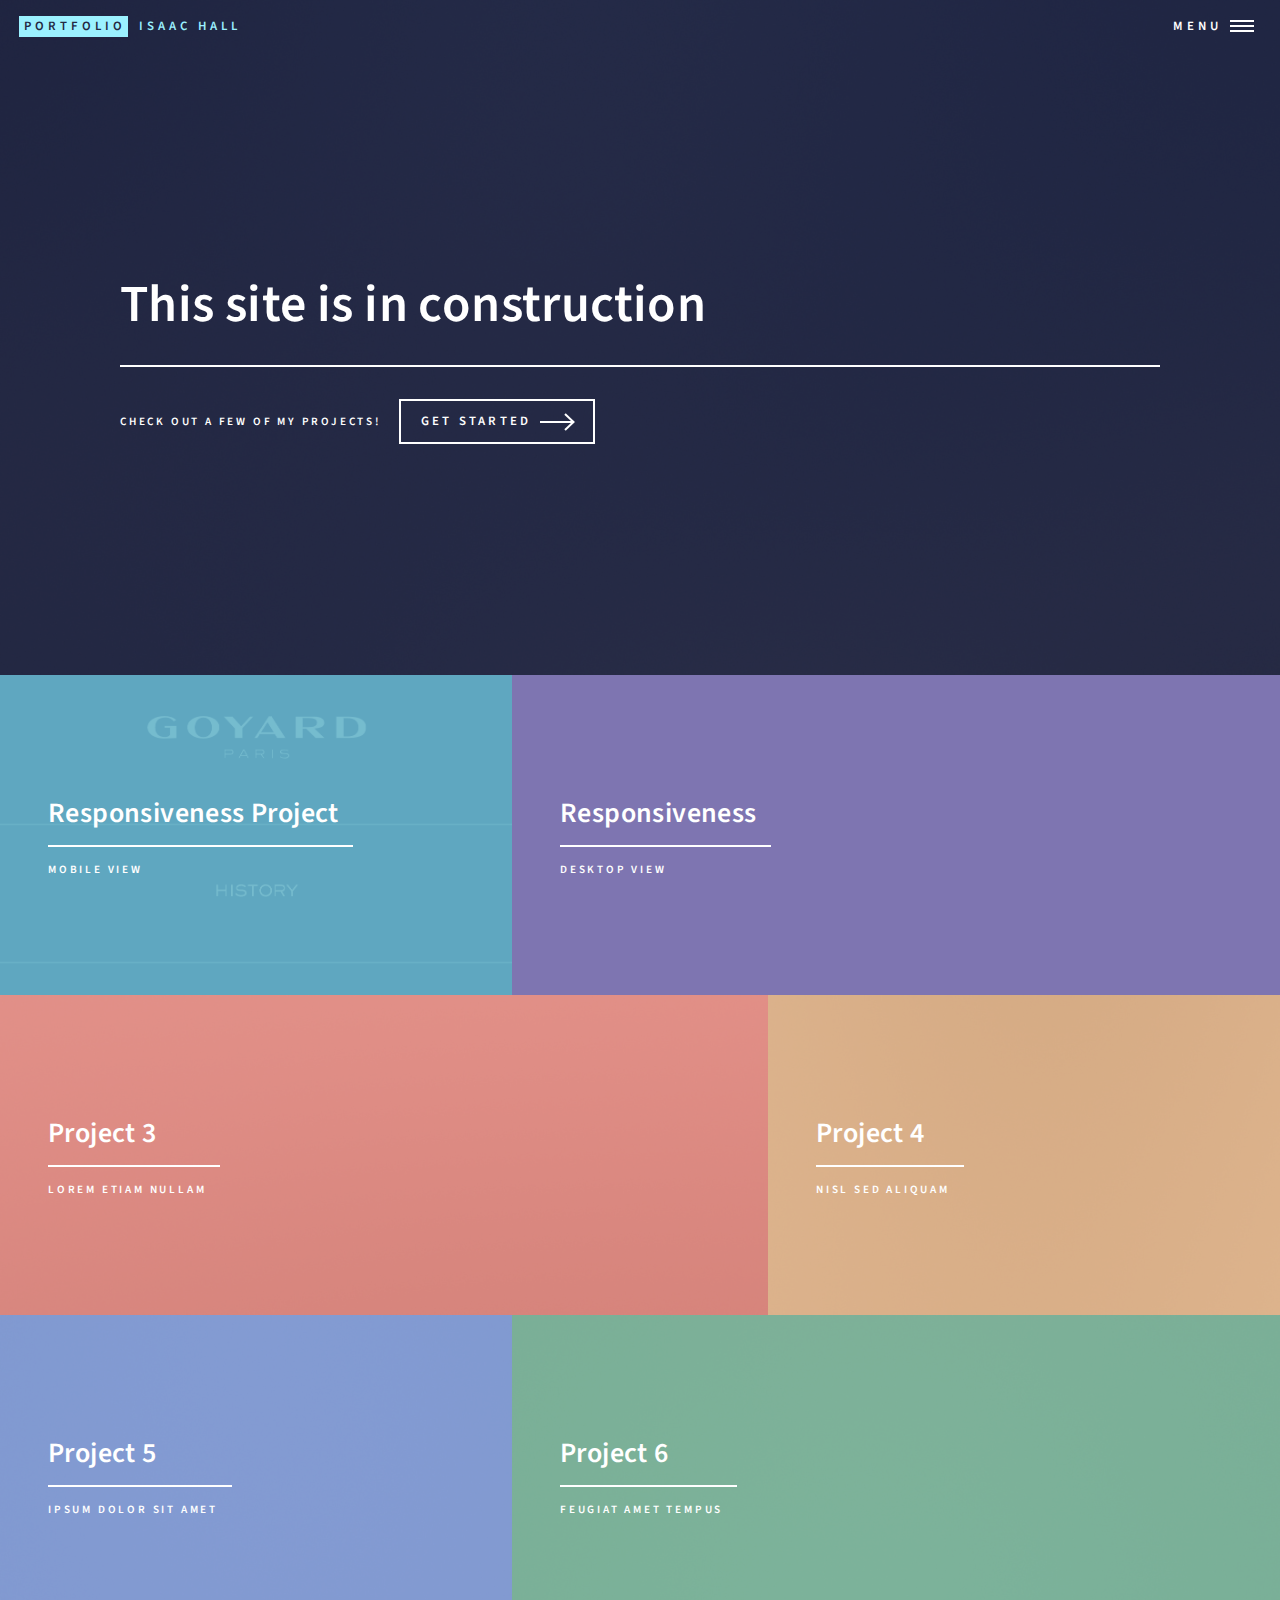
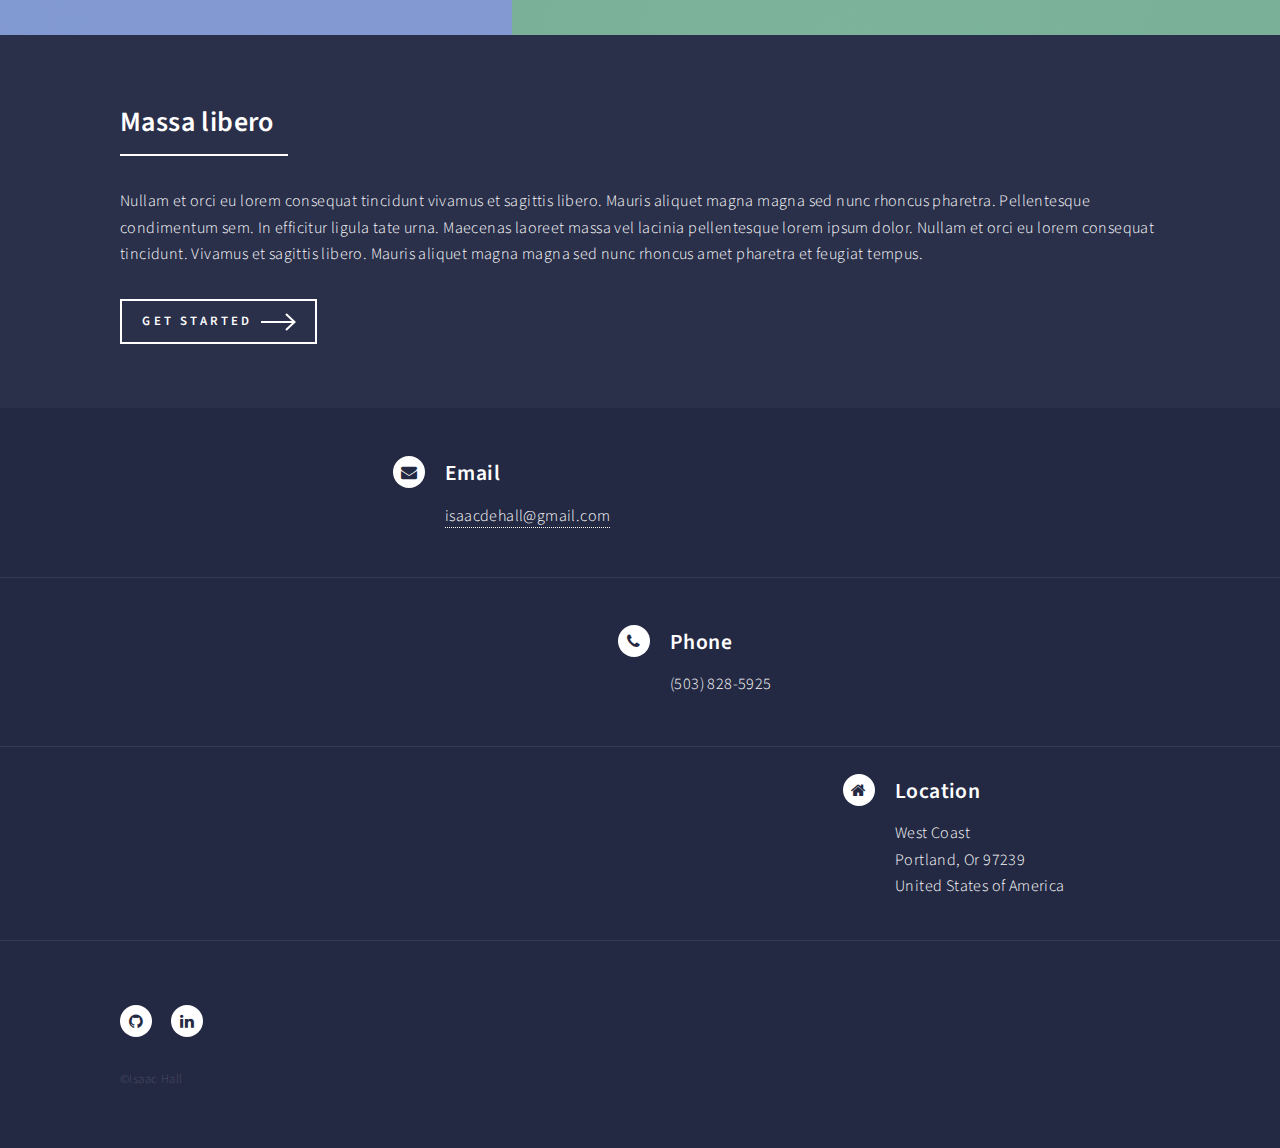
==== index.html @ 132caecf "initial commit" ====
<!DOCTYPE HTML>

<html>
	<head>
		<title>Isaac's Page</title>
		<meta charset="utf-8" />
		<meta name="viewport" content="width=device-width, initial-scale=1, user-scalable=no" />
		<link rel="stylesheet" href="assets/css/main.css" />
		<noscript><link rel="stylesheet" href="assets/css/noscript.css" /></noscript>
	</head>
	<body class="is-preload">

		<!-- Wrapper -->
			<div id="wrapper">

				<!-- Header -->
					<header id="header" class="alt">
						<a href="index.html" class="logo"><strong>Portfolio</strong> <span>Isaac Hall</span></a>
						<nav>
							<a href="#menu">Menu</a>
						</nav>
					</header>

				<!-- Menu -->
					<nav id="menu">
						<ul class="links">
							<li><a href="index.html">Home</a></li>
							<li><a href="landing.html">Landing</a></li>
							<li><a href="generic.html">Generic</a></li>
							<!-- <li><a href="elements.html">Elements</a></li> -->
						</ul>
						<ul class="actions stacked">
							<li><a href="#" class="button primary fit">Get Started</a></li>
							<li><a href="#" class="button fit">Log In</a></li>
						</ul>
					</nav>

				<!-- Banner -->
					<section id="banner" class="major">
						<div class="inner">
							<header class="major">
								<!-- <h1>Hi, my name is Isaac</h1> -->
								<h1>This site is in construction</h1>
							</header>
							<div class="content">
								<p>Check out a few of my projects!</p>
								<ul class="actions">
									<li><a href="#one" class="button next scrolly">Get Started</a></li>
								</ul>
							</div>
						</div>
					</section>

				<!-- Main -->
					<div id="main">

						<!-- One -->
							<section id="one" class="tiles">
								<article>
									<span class="image imgFill">
										<img src="images/mobileGoyard.png" alt="" />
									</span>
									<header class="major">
										<h3><a href="landing.html" class="link">Responsiveness Project</a></h3>
										<p>Mobile View</p>
									</header>
								</article>
								<article>
									<span class="image imgFill">
										<img src="images/desktopGoyard.png" alt="" />
									</span>
									<header class="major">
										<h3><a href="landing.html" class="link">Responsiveness</a></h3>
										<p>Desktop View</p>
									</header>
								</article>
								<article>
									<span class="image">
										<img src="images/pic03.jpg" alt="" />
									</span>
									<header class="major">
										<h3><a href="landing.html" class="link">Project 3</a></h3>
										<p>Lorem etiam nullam</p>
									</header>
								</article>
								<article>
									<span class="image">
										<img src="images/pic04.jpg" alt="" />
									</span>
									<header class="major">
										<h3><a href="landing.html" class="link">Project 4</a></h3>
										<p>Nisl sed aliquam</p>
									</header>
								</article>
								<article>
									<span class="image">
										<img src="images/pic05.jpg" alt="" />
									</span>
									<header class="major">
										<h3><a href="landing.html" class="link">Project 5</a></h3>
										<p>Ipsum dolor sit amet</p>
									</header>
								</article>
								<article>
									<span class="image">
										<img src="images/pic06.jpg" alt="" />
									</span>
									<header class="major">
										<h3><a href="landing.html" class="link">Project 6</a></h3>
										<p>Feugiat amet tempus</p>
									</header>
								</article>
							</section>

						<!-- Two -->
							<section id="two">
								<div class="inner">
									<header class="major">
										<h2>Massa libero</h2>
									</header>
									<p>Nullam et orci eu lorem consequat tincidunt vivamus et sagittis libero. Mauris aliquet magna magna sed nunc rhoncus pharetra. Pellentesque condimentum sem. In efficitur ligula tate urna. Maecenas laoreet massa vel lacinia pellentesque lorem ipsum dolor. Nullam et orci eu lorem consequat tincidunt. Vivamus et sagittis libero. Mauris aliquet magna magna sed nunc rhoncus amet pharetra et feugiat tempus.</p>
									<ul class="actions">
										<li><a href="landing.html" class="button next">Get Started</a></li>
									</ul>
								</div>
							</section>

					</div>

				<!-- Contact -->
					<section id="contact">
						<div class="inner">
							<!-- <section>
								<form method="post" action="#">
									<div class="fields">
										<div class="field half">
											<label for="name">Name</label>
											<input type="text" name="name" id="name" />
										</div>
										<div class="field half">
											<label for="email">Email</label>
											<input type="text" name="email" id="email" />
										</div>
										<div class="field">
											<label for="message">Message</label>
											<textarea name="message" id="message" rows="6"></textarea>
										</div>
									</div>
									<ul class="actions">
										<li><input type="submit" value="Send Message" class="primary" /></li>
										<li><input type="reset" value="Clear" /></li>
									</ul>
								</form>
							</section> -->
							<section class="split">
								<section>
									<div class="contact-method leftMethod">
										<span class="icon alt fa-envelope"></span>
										<h3>Email</h3>
										<a href="mailto:isaacdehall@gmail.com">isaacdehall@gmail.com</a>
									</div>
								</section>
								<section>
									<div class="contact-method midMethod">
										<span class="icon alt fa-phone"></span>
										<h3>Phone</h3>
										<span>(503) 828-5925</span>
									</div>
								</section>
								<section>
									<div class="contact-method rightMethod">
										<span class="icon alt fa-home"></span>
										<h3>Location</h3>
										<span>West Coast <br/>
										Portland, Or 97239 <br/>
										United States of America</span>
									</div>
								</section>
							</section>
						</div>
					</section>

				<!-- Footer -->
					<footer id="footer">
						<div class="inner">
							<ul class="icons">
								<!-- <li><a href="#" class="icon alt fa-twitter"><span class="label">Twitter</span></a></li> -->
								<!-- <li><a href="#" class="icon alt fa-facebook"><span class="label">Facebook</span></a></li> -->
								<!-- <li><a href="#" class="icon alt fa-instagram"><span class="label">Instagram</span></a></li> -->
								<li><a target="_blank" href="https://github.com/isaaccdhall" class="icon alt fa-github"><span class="label">GitHub</span></a></li>
								<li><a target="_blank" href="https://www.linkedin.com/in/isaacdev/" class="icon alt fa-linkedin"><span class="label">LinkedIn</span></a></li>
							</ul>
							<ul class="copyright">
								<li>&copy;Isaac Hall</li>
							</ul>
						</div>
					</footer>

			</div>

		<!-- Scripts -->
			<script src="assets/js/jquery.min.js"></script>
			<script src="assets/js/jquery.scrolly.min.js"></script>
			<script src="assets/js/jquery.scrollex.min.js"></script>
			<script src="assets/js/browser.min.js"></script>
			<script src="assets/js/breakpoints.min.js"></script>
			<script src="assets/js/util.js"></script>
			<script src="assets/js/main.js"></script>

	</body>
</html>

<!-- contact-method
mid has 25 vh margin Left
right has 50
split no width Definition -->
---- assets/css/main.css ----
@import url(font-awesome.min.css);
@import url("https://fonts.googleapis.com/css?family=Source+Sans+Pro:300,300italic,600,600italic");

html, body, div, span, applet, object,
iframe, h1, h2, h3, h4, h5, h6, p, blockquote,
pre, a, abbr, acronym, address, big, cite,
code, del, dfn, em, img, ins, kbd, q, s, samp,
small, strike, strong, sub, sup, tt, var, b,
u, i, center, dl, dt, dd, ol, ul, li, fieldset,
form, label, legend, table, caption, tbody,
tfoot, thead, tr, th, td, article, aside,
canvas, details, embed, figure, figcaption,
footer, header, hgroup, menu, nav, output, ruby,
section, summary, time, mark, audio, video {
	margin: 0;
	padding: 0;
	border: 0;
	font-size: 100%;
	font: inherit;
	vertical-align: baseline;}

article, aside, details, figcaption, figure,
footer, header, hgroup, menu, nav, section {
	display: block;}

body {
	line-height: 1;
}

ol, ul {
	list-style: none;
}

blockquote, q {
	quotes: none;
}

	blockquote:before, blockquote:after, q:before, q:after {
		content: '';
		content: none;
	}

table {
	border-collapse: collapse;
	border-spacing: 0;
}

body {
	-webkit-text-size-adjust: none;
}

mark {
	background-color: transparent;
	color: inherit;
}

input::-moz-focus-inner {
	border: 0;
	padding: 0;
}

input, select, textarea {
	-moz-appearance: none;
	-webkit-appearance: none;
	-ms-appearance: none;
	appearance: none;
}

/* Basic */

	@-ms-viewport {
		width: device-width;
	}

	body {
		-ms-overflow-style: scrollbar;
	}

	@media screen and (max-width: 480px) {

		html, body {
			min-width: 320px;
		}

	}

	html {
		box-sizing: border-box;
	}

	*, *:before, *:after {
		box-sizing: inherit;
	}

	body {
		background: #242943;
	}

		body.is-preload *, body.is-preload *:before, body.is-preload *:after {
			-moz-animation: none !important;
			-webkit-animation: none !important;
			-ms-animation: none !important;
			animation: none !important;
			-moz-transition: none !important;
			-webkit-transition: none !important;
			-ms-transition: none !important;
			transition: none !important;
		}

/* Type */

	body, input, select, textarea {
		color: #ffffff;
		font-family: "Source Sans Pro", Helvetica, sans-serif;
		font-size: 17pt;
		font-weight: 300;
		letter-spacing: 0.025em;
		line-height: 1.65;
	}

		@media screen and (max-width: 1680px) {

			body, input, select, textarea {
				font-size: 14pt;
			}

		}

		@media screen and (max-width: 1280px) {

			body, input, select, textarea {
				font-size: 12pt;
			}

		}

		@media screen and (max-width: 360px) {

			body, input, select, textarea {
				font-size: 11pt;
			}

		}

	a {
		-moz-transition: color 0.2s ease-in-out, border-bottom-color 0.2s ease-in-out;
		-webkit-transition: color 0.2s ease-in-out, border-bottom-color 0.2s ease-in-out;
		-ms-transition: color 0.2s ease-in-out, border-bottom-color 0.2s ease-in-out;
		transition: color 0.2s ease-in-out, border-bottom-color 0.2s ease-in-out;
		border-bottom: dotted 1px;
		color: inherit;
		text-decoration: none;
	}

		a:hover {
			border-bottom-color: transparent;
			color: #9bf1ff !important;
		}

		a:active {
			color: #53e3fb !important;
		}

	strong, b {
		color: #ffffff;
		font-weight: 600;
	}

	em, i {
		font-style: italic;
	}

	p {
		margin: 0 0 2em 0;
	}

	h1, h2, h3, h4, h5, h6 {
		color: #ffffff;
		font-weight: 600;
		line-height: 1.65;
		margin: 0 0 1em 0;
	}

		h1 a, h2 a, h3 a, h4 a, h5 a, h6 a {
			color: inherit;
			border-bottom: 0;
		}

	h1 {
		font-size: 2.5em;
	}

	h2 {
		font-size: 1.75em;
	}

	h3 {
		font-size: 1.35em;
	}

	h4 {
		font-size: 1.1em;
	}

	h5 {
		font-size: 0.9em;
	}

	h6 {
		font-size: 0.7em;
	}

	@media screen and (max-width: 736px) {

		h1 {
			font-size: 2em;
		}

		h2 {
			font-size: 1.5em;
		}

		h3 {
			font-size: 1.25em;
		}

	}

	sub {
		font-size: 0.8em;
		position: relative;
		top: 0.5em;
	}

	sup {
		font-size: 0.8em;
		position: relative;
		top: -0.5em;
	}

	blockquote {
		border-left: solid 4px rgba(212, 212, 255, 0.1);
		font-style: italic;
		margin: 0 0 2em 0;
		padding: 0.5em 0 0.5em 2em;
	}

	code {
		background: rgba(212, 212, 255, 0.035);
		font-family: "Courier New", monospace;
		font-size: 0.9em;
		margin: 0 0.25em;
		padding: 0.25em 0.65em;
	}

	pre {
		-webkit-overflow-scrolling: touch;
		font-family: "Courier New", monospace;
		font-size: 0.9em;
		margin: 0 0 2em 0;
	}

		pre code {
			display: block;
			line-height: 1.75;
			padding: 1em 1.5em;
			overflow-x: auto;
		}

	hr {
		border: 0;
		border-bottom: solid 1px rgba(212, 212, 255, 0.1);
		margin: 2em 0;
	}

		hr.major {
			margin: 3em 0;
		}

	.align-left {
		text-align: left;
	}

	.align-center {
		text-align: center;
	}

	.align-right {
		text-align: right;
	}

/* Row */

	.row {
		display: flex;
		flex-wrap: wrap;
		box-sizing: border-box;
		align-items: stretch;
	}

		.row > * {
			box-sizing: border-box;
		}

		.row.gtr-uniform > * > :last-child {
			margin-bottom: 0;
		}

		.row.aln-left {
			justify-content: flex-start;
		}

		.row.aln-center {
			justify-content: center;
		}

		.row.aln-right {
			justify-content: flex-end;
		}

		.row.aln-top {
			align-items: flex-start;
		}

		.row.aln-middle {
			align-items: center;
		}

		.row.aln-bottom {
			align-items: flex-end;
		}

		.row > .imp {
			order: -1;
		}

		.row > .col-1 {
			width: 8.3333333333%;
		}

		.row > .off-1 {
			margin-left: 8.3333333333%;
		}

		.row > .col-2 {
			width: 16.6666666667%;
		}

		.row > .off-2 {
			margin-left: 16.6666666667%;
		}

		.row > .col-3 {
			width: 25%;
		}

		.row > .off-3 {
			margin-left: 25%;
		}

		.row > .col-4 {
			width: 33.3333333333%;
		}

		.row > .off-4 {
			margin-left: 33.3333333333%;
		}

		.row > .col-5 {
			width: 41.6666666667%;
		}

		.row > .off-5 {
			margin-left: 41.6666666667%;
		}

		.row > .col-6 {
			width: 50%;
		}

		.row > .off-6 {
			margin-left: 50%;
		}

		.row > .col-7 {
			width: 58.3333333333%;
		}

		.row > .off-7 {
			margin-left: 58.3333333333%;
		}

		.row > .col-8 {
			width: 66.6666666667%;
		}

		.row > .off-8 {
			margin-left: 66.6666666667%;
		}

		.row > .col-9 {
			width: 75%;
		}

		.row > .off-9 {
			margin-left: 75%;
		}

		.row > .col-10 {
			width: 83.3333333333%;
		}

		.row > .off-10 {
			margin-left: 83.3333333333%;
		}

		.row > .col-11 {
			width: 91.6666666667%;
		}

		.row > .off-11 {
			margin-left: 91.6666666667%;
		}

		.row > .col-12 {
			width: 100%;
		}

		.row > .off-12 {
			margin-left: 100%;
		}

		.row.gtr-0 {
			margin-top: 0;
			margin-left: 0em;
		}

			.row.gtr-0 > * {
				padding: 0 0 0 0em;
			}

			.row.gtr-0.gtr-uniform {
				margin-top: 0em;
			}

				.row.gtr-0.gtr-uniform > * {
					padding-top: 0em;
				}

		.row.gtr-25 {
			margin-top: 0;
			margin-left: -0.5em;
		}

			.row.gtr-25 > * {
				padding: 0 0 0 0.5em;
			}

			.row.gtr-25.gtr-uniform {
				margin-top: -0.5em;
			}

				.row.gtr-25.gtr-uniform > * {
					padding-top: 0.5em;
				}

		.row.gtr-50 {
			margin-top: 0;
			margin-left: -1em;
		}

			.row.gtr-50 > * {
				padding: 0 0 0 1em;
			}

			.row.gtr-50.gtr-uniform {
				margin-top: -1em;
			}

				.row.gtr-50.gtr-uniform > * {
					padding-top: 1em;
				}

		.row {
			margin-top: 0;
			margin-left: -2em;
		}

			.row > * {
				padding: 0 0 0 2em;
			}

			.row.gtr-uniform {
				margin-top: -2em;
			}

				.row.gtr-uniform > * {
					padding-top: 2em;
				}

		.row.gtr-150 {
			margin-top: 0;
			margin-left: -3em;
		}

			.row.gtr-150 > * {
				padding: 0 0 0 3em;
			}

			.row.gtr-150.gtr-uniform {
				margin-top: -3em;
			}

				.row.gtr-150.gtr-uniform > * {
					padding-top: 3em;
				}

		.row.gtr-200 {
			margin-top: 0;
			margin-left: -4em;
		}

			.row.gtr-200 > * {
				padding: 0 0 0 4em;
			}

			.row.gtr-200.gtr-uniform {
				margin-top: -4em;
			}

				.row.gtr-200.gtr-uniform > * {
					padding-top: 4em;
				}

		@media screen and (max-width: 1680px) {

			.row {
				display: flex;
				flex-wrap: wrap;
				box-sizing: border-box;
				align-items: stretch;
			}

				.row > * {
					box-sizing: border-box;
				}

				.row.gtr-uniform > * > :last-child {
					margin-bottom: 0;
				}

				.row.aln-left {
					justify-content: flex-start;
				}

				.row.aln-center {
					justify-content: center;
				}

				.row.aln-right {
					justify-content: flex-end;
				}

				.row.aln-top {
					align-items: flex-start;
				}

				.row.aln-middle {
					align-items: center;
				}

				.row.aln-bottom {
					align-items: flex-end;
				}

				.row > .imp-xlarge {
					order: -1;
				}

				.row > .col-1-xlarge {
					width: 8.3333333333%;
				}

				.row > .off-1-xlarge {
					margin-left: 8.3333333333%;
				}

				.row > .col-2-xlarge {
					width: 16.6666666667%;
				}

				.row > .off-2-xlarge {
					margin-left: 16.6666666667%;
				}

				.row > .col-3-xlarge {
					width: 25%;
				}

				.row > .off-3-xlarge {
					margin-left: 25%;
				}

				.row > .col-4-xlarge {
					width: 33.3333333333%;
				}

				.row > .off-4-xlarge {
					margin-left: 33.3333333333%;
				}

				.row > .col-5-xlarge {
					width: 41.6666666667%;
				}

				.row > .off-5-xlarge {
					margin-left: 41.6666666667%;
				}

				.row > .col-6-xlarge {
					width: 50%;
				}

				.row > .off-6-xlarge {
					margin-left: 50%;
				}

				.row > .col-7-xlarge {
					width: 58.3333333333%;
				}

				.row > .off-7-xlarge {
					margin-left: 58.3333333333%;
				}

				.row > .col-8-xlarge {
					width: 66.6666666667%;
				}

				.row > .off-8-xlarge {
					margin-left: 66.6666666667%;
				}

				.row > .col-9-xlarge {
					width: 75%;
				}

				.row > .off-9-xlarge {
					margin-left: 75%;
				}

				.row > .col-10-xlarge {
					width: 83.3333333333%;
				}

				.row > .off-10-xlarge {
					margin-left: 83.3333333333%;
				}

				.row > .col-11-xlarge {
					width: 91.6666666667%;
				}

				.row > .off-11-xlarge {
					margin-left: 91.6666666667%;
				}

				.row > .col-12-xlarge {
					width: 100%;
				}

				.row > .off-12-xlarge {
					margin-left: 100%;
				}

				.row.gtr-0 {
					margin-top: 0;
					margin-left: 0em;
				}

					.row.gtr-0 > * {
						padding: 0 0 0 0em;
					}

					.row.gtr-0.gtr-uniform {
						margin-top: 0em;
					}

						.row.gtr-0.gtr-uniform > * {
							padding-top: 0em;
						}

				.row.gtr-25 {
					margin-top: 0;
					margin-left: -0.5em;
				}

					.row.gtr-25 > * {
						padding: 0 0 0 0.5em;
					}

					.row.gtr-25.gtr-uniform {
						margin-top: -0.5em;
					}

						.row.gtr-25.gtr-uniform > * {
							padding-top: 0.5em;
						}

				.row.gtr-50 {
					margin-top: 0;
					margin-left: -1em;
				}

					.row.gtr-50 > * {
						padding: 0 0 0 1em;
					}

					.row.gtr-50.gtr-uniform {
						margin-top: -1em;
					}

						.row.gtr-50.gtr-uniform > * {
							padding-top: 1em;
						}

				.row {
					margin-top: 0;
					margin-left: -2em;
				}

					.row > * {
						padding: 0 0 0 2em;
					}

					.row.gtr-uniform {
						margin-top: -2em;
					}

						.row.gtr-uniform > * {
							padding-top: 2em;
						}

				.row.gtr-150 {
					margin-top: 0;
					margin-left: -3em;
				}

					.row.gtr-150 > * {
						padding: 0 0 0 3em;
					}

					.row.gtr-150.gtr-uniform {
						margin-top: -3em;
					}

						.row.gtr-150.gtr-uniform > * {
							padding-top: 3em;
						}

				.row.gtr-200 {
					margin-top: 0;
					margin-left: -4em;
				}

					.row.gtr-200 > * {
						padding: 0 0 0 4em;
					}

					.row.gtr-200.gtr-uniform {
						margin-top: -4em;
					}

						.row.gtr-200.gtr-uniform > * {
							padding-top: 4em;
						}

		}

		@media screen and (max-width: 1280px) {

			.row {
				display: flex;
				flex-wrap: wrap;
				box-sizing: border-box;
				align-items: stretch;
			}

				.row > * {
					box-sizing: border-box;
				}

				.row.gtr-uniform > * > :last-child {
					margin-bottom: 0;
				}

				.row.aln-left {
					justify-content: flex-start;
				}

				.row.aln-center {
					justify-content: center;
				}

				.row.aln-right {
					justify-content: flex-end;
				}

				.row.aln-top {
					align-items: flex-start;
				}

				.row.aln-middle {
					align-items: center;
				}

				.row.aln-bottom {
					align-items: flex-end;
				}

				.row > .imp-large {
					order: -1;
				}

				.row > .col-1-large {
					width: 8.3333333333%;
				}

				.row > .off-1-large {
					margin-left: 8.3333333333%;
				}

				.row > .col-2-large {
					width: 16.6666666667%;
				}

				.row > .off-2-large {
					margin-left: 16.6666666667%;
				}

				.row > .col-3-large {
					width: 25%;
				}

				.row > .off-3-large {
					margin-left: 25%;
				}

				.row > .col-4-large {
					width: 33.3333333333%;
				}

				.row > .off-4-large {
					margin-left: 33.3333333333%;
				}

				.row > .col-5-large {
					width: 41.6666666667%;
				}

				.row > .off-5-large {
					margin-left: 41.6666666667%;
				}

				.row > .col-6-large {
					width: 50%;
				}

				.row > .off-6-large {
					margin-left: 50%;
				}

				.row > .col-7-large {
					width: 58.3333333333%;
				}

				.row > .off-7-large {
					margin-left: 58.3333333333%;
				}

				.row > .col-8-large {
					width: 66.6666666667%;
				}

				.row > .off-8-large {
					margin-left: 66.6666666667%;
				}

				.row > .col-9-large {
					width: 75%;
				}

				.row > .off-9-large {
					margin-left: 75%;
				}

				.row > .col-10-large {
					width: 83.3333333333%;
				}

				.row > .off-10-large {
					margin-left: 83.3333333333%;
				}

				.row > .col-11-large {
					width: 91.6666666667%;
				}

				.row > .off-11-large {
					margin-left: 91.6666666667%;
				}

				.row > .col-12-large {
					width: 100%;
				}

				.row > .off-12-large {
					margin-left: 100%;
				}

				.row.gtr-0 {
					margin-top: 0;
					margin-left: 0em;
				}

					.row.gtr-0 > * {
						padding: 0 0 0 0em;
					}

					.row.gtr-0.gtr-uniform {
						margin-top: 0em;
					}

						.row.gtr-0.gtr-uniform > * {
							padding-top: 0em;
						}

				.row.gtr-25 {
					margin-top: 0;
					margin-left: -0.375em;
				}

					.row.gtr-25 > * {
						padding: 0 0 0 0.375em;
					}

					.row.gtr-25.gtr-uniform {
						margin-top: -0.375em;
					}

						.row.gtr-25.gtr-uniform > * {
							padding-top: 0.375em;
						}

				.row.gtr-50 {
					margin-top: 0;
					margin-left: -0.75em;
				}

					.row.gtr-50 > * {
						padding: 0 0 0 0.75em;
					}

					.row.gtr-50.gtr-uniform {
						margin-top: -0.75em;
					}

						.row.gtr-50.gtr-uniform > * {
							padding-top: 0.75em;
						}

				.row {
					margin-top: 0;
					margin-left: -1.5em;
				}

					.row > * {
						padding: 0 0 0 1.5em;
					}

					.row.gtr-uniform {
						margin-top: -1.5em;
					}

						.row.gtr-uniform > * {
							padding-top: 1.5em;
						}

				.row.gtr-150 {
					margin-top: 0;
					margin-left: -2.25em;
				}

					.row.gtr-150 > * {
						padding: 0 0 0 2.25em;
					}

					.row.gtr-150.gtr-uniform {
						margin-top: -2.25em;
					}

						.row.gtr-150.gtr-uniform > * {
							padding-top: 2.25em;
						}

				.row.gtr-200 {
					margin-top: 0;
					margin-left: -3em;
				}

					.row.gtr-200 > * {
						padding: 0 0 0 3em;
					}

					.row.gtr-200.gtr-uniform {
						margin-top: -3em;
					}

						.row.gtr-200.gtr-uniform > * {
							padding-top: 3em;
						}

		}

		@media screen and (max-width: 980px) {

			.row {
				display: flex;
				flex-wrap: wrap;
				box-sizing: border-box;
				align-items: stretch;
			}

				.row > * {
					box-sizing: border-box;
				}

				.row.gtr-uniform > * > :last-child {
					margin-bottom: 0;
				}

				.row.aln-left {
					justify-content: flex-start;
				}

				.row.aln-center {
					justify-content: center;
				}

				.row.aln-right {
					justify-content: flex-end;
				}

				.row.aln-top {
					align-items: flex-start;
				}

				.row.aln-middle {
					align-items: center;
				}

				.row.aln-bottom {
					align-items: flex-end;
				}

				.row > .imp-medium {
					order: -1;
				}

				.row > .col-1-medium {
					width: 8.3333333333%;
				}

				.row > .off-1-medium {
					margin-left: 8.3333333333%;
				}

				.row > .col-2-medium {
					width: 16.6666666667%;
				}

				.row > .off-2-medium {
					margin-left: 16.6666666667%;
				}

				.row > .col-3-medium {
					width: 25%;
				}

				.row > .off-3-medium {
					margin-left: 25%;
				}

				.row > .col-4-medium {
					width: 33.3333333333%;
				}

				.row > .off-4-medium {
					margin-left: 33.3333333333%;
				}

				.row > .col-5-medium {
					width: 41.6666666667%;
				}

				.row > .off-5-medium {
					margin-left: 41.6666666667%;
				}

				.row > .col-6-medium {
					width: 50%;
				}

				.row > .off-6-medium {
					margin-left: 50%;
				}

				.row > .col-7-medium {
					width: 58.3333333333%;
				}

				.row > .off-7-medium {
					margin-left: 58.3333333333%;
				}

				.row > .col-8-medium {
					width: 66.6666666667%;
				}

				.row > .off-8-medium {
					margin-left: 66.6666666667%;
				}

				.row > .col-9-medium {
					width: 75%;
				}

				.row > .off-9-medium {
					margin-left: 75%;
				}

				.row > .col-10-medium {
					width: 83.3333333333%;
				}

				.row > .off-10-medium {
					margin-left: 83.3333333333%;
				}

				.row > .col-11-medium {
					width: 91.6666666667%;
				}

				.row > .off-11-medium {
					margin-left: 91.6666666667%;
				}

				.row > .col-12-medium {
					width: 100%;
				}

				.row > .off-12-medium {
					margin-left: 100%;
				}

				.row.gtr-0 {
					margin-top: 0;
					margin-left: 0em;
				}

					.row.gtr-0 > * {
						padding: 0 0 0 0em;
					}

					.row.gtr-0.gtr-uniform {
						margin-top: 0em;
					}

						.row.gtr-0.gtr-uniform > * {
							padding-top: 0em;
						}

				.row.gtr-25 {
					margin-top: 0;
					margin-left: -0.375em;
				}

					.row.gtr-25 > * {
						padding: 0 0 0 0.375em;
					}

					.row.gtr-25.gtr-uniform {
						margin-top: -0.375em;
					}

						.row.gtr-25.gtr-uniform > * {
							padding-top: 0.375em;
						}

				.row.gtr-50 {
					margin-top: 0;
					margin-left: -0.75em;
				}

					.row.gtr-50 > * {
						padding: 0 0 0 0.75em;
					}

					.row.gtr-50.gtr-uniform {
						margin-top: -0.75em;
					}

						.row.gtr-50.gtr-uniform > * {
							padding-top: 0.75em;
						}

				.row {
					margin-top: 0;
					margin-left: -1.5em;
				}

					.row > * {
						padding: 0 0 0 1.5em;
					}

					.row.gtr-uniform {
						margin-top: -1.5em;
					}

						.row.gtr-uniform > * {
							padding-top: 1.5em;
						}

				.row.gtr-150 {
					margin-top: 0;
					margin-left: -2.25em;
				}

					.row.gtr-150 > * {
						padding: 0 0 0 2.25em;
					}

					.row.gtr-150.gtr-uniform {
						margin-top: -2.25em;
					}

						.row.gtr-150.gtr-uniform > * {
							padding-top: 2.25em;
						}

				.row.gtr-200 {
					margin-top: 0;
					margin-left: -3em;
				}

					.row.gtr-200 > * {
						padding: 0 0 0 3em;
					}

					.row.gtr-200.gtr-uniform {
						margin-top: -3em;
					}

						.row.gtr-200.gtr-uniform > * {
							padding-top: 3em;
						}

		}

		@media screen and (max-width: 736px) {

			.row {
				display: flex;
				flex-wrap: wrap;
				box-sizing: border-box;
				align-items: stretch;
			}

				.row > * {
					box-sizing: border-box;
				}

				.row.gtr-uniform > * > :last-child {
					margin-bottom: 0;
				}

				.row.aln-left {
					justify-content: flex-start;
				}

				.row.aln-center {
					justify-content: center;
				}

				.row.aln-right {
					justify-content: flex-end;
				}

				.row.aln-top {
					align-items: flex-start;
				}

				.row.aln-middle {
					align-items: center;
				}

				.row.aln-bottom {
					align-items: flex-end;
				}

				.row > .imp-small {
					order: -1;
				}

				.row > .col-1-small {
					width: 8.3333333333%;
				}

				.row > .off-1-small {
					margin-left: 8.3333333333%;
				}

				.row > .col-2-small {
					width: 16.6666666667%;
				}

				.row > .off-2-small {
					margin-left: 16.6666666667%;
				}

				.row > .col-3-small {
					width: 25%;
				}

				.row > .off-3-small {
					margin-left: 25%;
				}

				.row > .col-4-small {
					width: 33.3333333333%;
				}

				.row > .off-4-small {
					margin-left: 33.3333333333%;
				}

				.row > .col-5-small {
					width: 41.6666666667%;
				}

				.row > .off-5-small {
					margin-left: 41.6666666667%;
				}

				.row > .col-6-small {
					width: 50%;
				}

				.row > .off-6-small {
					margin-left: 50%;
				}

				.row > .col-7-small {
					width: 58.3333333333%;
				}

				.row > .off-7-small {
					margin-left: 58.3333333333%;
				}

				.row > .col-8-small {
					width: 66.6666666667%;
				}

				.row > .off-8-small {
					margin-left: 66.6666666667%;
				}

				.row > .col-9-small {
					width: 75%;
				}

				.row > .off-9-small {
					margin-left: 75%;
				}

				.row > .col-10-small {
					width: 83.3333333333%;
				}

				.row > .off-10-small {
					margin-left: 83.3333333333%;
				}

				.row > .col-11-small {
					width: 91.6666666667%;
				}

				.row > .off-11-small {
					margin-left: 91.6666666667%;
				}

				.row > .col-12-small {
					width: 100%;
				}

				.row > .off-12-small {
					margin-left: 100%;
				}

				.row.gtr-0 {
					margin-top: 0;
					margin-left: 0em;
				}

					.row.gtr-0 > * {
						padding: 0 0 0 0em;
					}

					.row.gtr-0.gtr-uniform {
						margin-top: 0em;
					}

						.row.gtr-0.gtr-uniform > * {
							padding-top: 0em;
						}

				.row.gtr-25 {
					margin-top: 0;
					margin-left: -0.3125em;
				}

					.row.gtr-25 > * {
						padding: 0 0 0 0.3125em;
					}

					.row.gtr-25.gtr-uniform {
						margin-top: -0.3125em;
					}

						.row.gtr-25.gtr-uniform > * {
							padding-top: 0.3125em;
						}

				.row.gtr-50 {
					margin-top: 0;
					margin-left: -0.625em;
				}

					.row.gtr-50 > * {
						padding: 0 0 0 0.625em;
					}

					.row.gtr-50.gtr-uniform {
						margin-top: -0.625em;
					}

						.row.gtr-50.gtr-uniform > * {
							padding-top: 0.625em;
						}

				.row {
					margin-top: 0;
					margin-left: -1.25em;
				}

					.row > * {
						padding: 0 0 0 1.25em;
					}

					.row.gtr-uniform {
						margin-top: -1.25em;
					}

						.row.gtr-uniform > * {
							padding-top: 1.25em;
						}

				.row.gtr-150 {
					margin-top: 0;
					margin-left: -1.875em;
				}

					.row.gtr-150 > * {
						padding: 0 0 0 1.875em;
					}

					.row.gtr-150.gtr-uniform {
						margin-top: -1.875em;
					}

						.row.gtr-150.gtr-uniform > * {
							padding-top: 1.875em;
						}

				.row.gtr-200 {
					margin-top: 0;
					margin-left: -2.5em;
				}

					.row.gtr-200 > * {
						padding: 0 0 0 2.5em;
					}

					.row.gtr-200.gtr-uniform {
						margin-top: -2.5em;
					}

						.row.gtr-200.gtr-uniform > * {
							padding-top: 2.5em;
						}

		}

		@media screen and (max-width: 480px) {

			.row {
				display: flex;
				flex-wrap: wrap;
				box-sizing: border-box;
				align-items: stretch;
			}

				.row > * {
					box-sizing: border-box;
				}

				.row.gtr-uniform > * > :last-child {
					margin-bottom: 0;
				}

				.row.aln-left {
					justify-content: flex-start;
				}

				.row.aln-center {
					justify-content: center;
				}

				.row.aln-right {
					justify-content: flex-end;
				}

				.row.aln-top {
					align-items: flex-start;
				}

				.row.aln-middle {
					align-items: center;
				}

				.row.aln-bottom {
					align-items: flex-end;
				}

				.row > .imp-xsmall {
					order: -1;
				}

				.row > .col-1-xsmall {
					width: 8.3333333333%;
				}

				.row > .off-1-xsmall {
					margin-left: 8.3333333333%;
				}

				.row > .col-2-xsmall {
					width: 16.6666666667%;
				}

				.row > .off-2-xsmall {
					margin-left: 16.6666666667%;
				}

				.row > .col-3-xsmall {
					width: 25%;
				}

				.row > .off-3-xsmall {
					margin-left: 25%;
				}

				.row > .col-4-xsmall {
					width: 33.3333333333%;
				}

				.row > .off-4-xsmall {
					margin-left: 33.3333333333%;
				}

				.row > .col-5-xsmall {
					width: 41.6666666667%;
				}

				.row > .off-5-xsmall {
					margin-left: 41.6666666667%;
				}

				.row > .col-6-xsmall {
					width: 50%;
				}

				.row > .off-6-xsmall {
					margin-left: 50%;
				}

				.row > .col-7-xsmall {
					width: 58.3333333333%;
				}

				.row > .off-7-xsmall {
					margin-left: 58.3333333333%;
				}

				.row > .col-8-xsmall {
					width: 66.6666666667%;
				}

				.row > .off-8-xsmall {
					margin-left: 66.6666666667%;
				}

				.row > .col-9-xsmall {
					width: 75%;
				}

				.row > .off-9-xsmall {
					margin-left: 75%;
				}

				.row > .col-10-xsmall {
					width: 83.3333333333%;
				}

				.row > .off-10-xsmall {
					margin-left: 83.3333333333%;
				}

				.row > .col-11-xsmall {
					width: 91.6666666667%;
				}

				.row > .off-11-xsmall {
					margin-left: 91.6666666667%;
				}

				.row > .col-12-xsmall {
					width: 100%;
				}

				.row > .off-12-xsmall {
					margin-left: 100%;
				}

				.row.gtr-0 {
					margin-top: 0;
					margin-left: 0em;
				}

					.row.gtr-0 > * {
						padding: 0 0 0 0em;
					}

					.row.gtr-0.gtr-uniform {
						margin-top: 0em;
					}

						.row.gtr-0.gtr-uniform > * {
							padding-top: 0em;
						}

				.row.gtr-25 {
					margin-top: 0;
					margin-left: -0.3125em;
				}

					.row.gtr-25 > * {
						padding: 0 0 0 0.3125em;
					}

					.row.gtr-25.gtr-uniform {
						margin-top: -0.3125em;
					}

						.row.gtr-25.gtr-uniform > * {
							padding-top: 0.3125em;
						}

				.row.gtr-50 {
					margin-top: 0;
					margin-left: -0.625em;
				}

					.row.gtr-50 > * {
						padding: 0 0 0 0.625em;
					}

					.row.gtr-50.gtr-uniform {
						margin-top: -0.625em;
					}

						.row.gtr-50.gtr-uniform > * {
							padding-top: 0.625em;
						}

				.row {
					margin-top: 0;
					margin-left: -1.25em;
				}

					.row > * {
						padding: 0 0 0 1.25em;
					}

					.row.gtr-uniform {
						margin-top: -1.25em;
					}

						.row.gtr-uniform > * {
							padding-top: 1.25em;
						}

				.row.gtr-150 {
					margin-top: 0;
					margin-left: -1.875em;
				}

					.row.gtr-150 > * {
						padding: 0 0 0 1.875em;
					}

					.row.gtr-150.gtr-uniform {
						margin-top: -1.875em;
					}

						.row.gtr-150.gtr-uniform > * {
							padding-top: 1.875em;
						}

				.row.gtr-200 {
					margin-top: 0;
					margin-left: -2.5em;
				}

					.row.gtr-200 > * {
						padding: 0 0 0 2.5em;
					}

					.row.gtr-200.gtr-uniform {
						margin-top: -2.5em;
					}

						.row.gtr-200.gtr-uniform > * {
							padding-top: 2.5em;
						}

		}

/* Section/Article */

	section.special, article.special {
		text-align: center;
	}

	header.major {
		width: -moz-max-content;
		width: -webkit-max-content;
		width: -ms-max-content;
		width: max-content;
		margin-bottom: 2em;
	}

		header.major > :first-child {
			margin-bottom: 0;
			width: calc(100% + 0.5em);
		}

			header.major > :first-child:after {
				content: '';
				background-color: #ffffff;
				display: block;
				height: 2px;
				margin: 0.325em 0 0.5em 0;
				width: 100%;
			}

		header.major > p {
			font-size: 0.7em;
			font-weight: 600;
			letter-spacing: 0.25em;
			margin-bottom: 0;
			text-transform: uppercase;
		}

		body.is-ie header.major > :first-child:after {
			max-width: 9em;
		}

		body.is-ie header.major > h1:after {
			max-width: 100% !important;
		}

	@media screen and (max-width: 736px) {

		header.major > p br {
			display: none;
		}

	}

/* Form */

	form {
		margin: 0 0 2em 0;
	}

		form > :last-child {
			margin-bottom: 0;
		}

		form > .fields {
			display: -moz-flex;
			display: -webkit-flex;
			display: -ms-flex;
			display: flex;
			-moz-flex-wrap: wrap;
			-webkit-flex-wrap: wrap;
			-ms-flex-wrap: wrap;
			flex-wrap: wrap;
			width: calc(100% + 3em);
			margin: -1.5em 0 2em -1.5em;
		}

			form > .fields > .field {
				-moz-flex-grow: 0;
				-webkit-flex-grow: 0;
				-ms-flex-grow: 0;
				flex-grow: 0;
				-moz-flex-shrink: 0;
				-webkit-flex-shrink: 0;
				-ms-flex-shrink: 0;
				flex-shrink: 0;
				padding: 1.5em 0 0 1.5em;
				width: calc(100% - 1.5em);
			}

				form > .fields > .field.half {
					width: calc(50% - 0.75em);
				}

				form > .fields > .field.third {
					width: calc(100%/3 - 0.5em);
				}

				form > .fields > .field.quarter {
					width: calc(25% - 0.375em);
				}

		@media screen and (max-width: 480px) {

			form > .fields {
				width: calc(100% + 3em);
				margin: -1.5em 0 2em -1.5em;
			}

				form > .fields > .field {
					padding: 1.5em 0 0 1.5em;
					width: calc(100% - 1.5em);
				}

					form > .fields > .field.half {
						width: calc(100% - 1.5em);
					}

					form > .fields > .field.third {
						width: calc(100% - 1.5em);
					}

					form > .fields > .field.quarter {
						width: calc(100% - 1.5em);
					}

		}

	label {
		color: #ffffff;
		display: block;
		font-size: 0.8em;
		font-weight: 600;
		letter-spacing: 0.25em;
		margin: 0 0 1em 0;
		text-transform: uppercase;
	}

	input[type="text"],
	input[type="password"],
	input[type="email"],
	input[type="tel"],
	input[type="search"],
	input[type="url"],
	select,
	textarea {
		-moz-appearance: none;
		-webkit-appearance: none;
		-ms-appearance: none;
		appearance: none;
		background: rgba(212, 212, 255, 0.035);
		border: none;
		border-radius: 0;
		color: inherit;
		display: block;
		outline: 0;
		padding: 0 1em;
		text-decoration: none;
		width: 100%;
	}

		input[type="text"]:invalid,
		input[type="password"]:invalid,
		input[type="email"]:invalid,
		input[type="tel"]:invalid,
		input[type="search"]:invalid,
		input[type="url"]:invalid,
		select:invalid,
		textarea:invalid {
			box-shadow: none;
		}

		input[type="text"]:focus,
		input[type="password"]:focus,
		input[type="email"]:focus,
		input[type="tel"]:focus,
		input[type="search"]:focus,
		input[type="url"]:focus,
		select:focus,
		textarea:focus {
			border-color: #9bf1ff;
			box-shadow: 0 0 0 2px #9bf1ff;
		}

	select {
		background-image: url("data:image/svg+xml;charset=utf8,%3Csvg xmlns='http://www.w3.org/2000/svg' width='40' height='40' preserveAspectRatio='none' viewBox='0 0 40 40'%3E%3Cpath d='M9.4,12.3l10.4,10.4l10.4-10.4c0.2-0.2,0.5-0.4,0.9-0.4c0.3,0,0.6,0.1,0.9,0.4l3.3,3.3c0.2,0.2,0.4,0.5,0.4,0.9 c0,0.4-0.1,0.6-0.4,0.9L20.7,31.9c-0.2,0.2-0.5,0.4-0.9,0.4c-0.3,0-0.6-0.1-0.9-0.4L4.3,17.3c-0.2-0.2-0.4-0.5-0.4-0.9 c0-0.4,0.1-0.6,0.4-0.9l3.3-3.3c0.2-0.2,0.5-0.4,0.9-0.4S9.1,12.1,9.4,12.3z' fill='rgba(212, 212, 255, 0.1)' /%3E%3C/svg%3E");
		background-size: 1.25rem;
		background-repeat: no-repeat;
		background-position: calc(100% - 1rem) center;
		height: 2.75em;
		padding-right: 2.75em;
		text-overflow: ellipsis;
	}

		select option {
			color: #ffffff;
			background: #242943;
		}

		select:focus::-ms-value {
			background-color: transparent;
		}

		select::-ms-expand {
			display: none;
		}

	input[type="text"],
	input[type="password"],
	input[type="email"],
	input[type="tel"],
	input[type="search"],
	input[type="url"],
	select {
		height: 2.75em;
	}

	textarea {
		padding: 0.75em 1em;
	}

	input[type="checkbox"],
	input[type="radio"] {
		-moz-appearance: none;
		-webkit-appearance: none;
		-ms-appearance: none;
		appearance: none;
		display: block;
		float: left;
		margin-right: -2em;
		opacity: 0;
		width: 1em;
		z-index: -1;
	}

		input[type="checkbox"] + label,
		input[type="radio"] + label {
			text-decoration: none;
			color: #ffffff;
			cursor: pointer;
			display: inline-block;
			font-weight: 300;
			padding-left: 2.65em;
			padding-right: 0.75em;
			position: relative;
		}

			input[type="checkbox"] + label:before,
			input[type="radio"] + label:before {
				-moz-osx-font-smoothing: grayscale;
				-webkit-font-smoothing: antialiased;
				font-family: FontAwesome;
				font-style: normal;
				font-weight: normal;
				text-transform: none !important;
			}

			input[type="checkbox"] + label:before,
			input[type="radio"] + label:before {
				background: rgba(212, 212, 255, 0.035);
				content: '';
				display: inline-block;
				height: 1.65em;
				left: 0;
				letter-spacing: 0;
				line-height: 1.58125em;
				position: absolute;
				text-align: center;
				top: 0;
				width: 1.65em;
			}

		input[type="checkbox"]:checked + label:before,
		input[type="radio"]:checked + label:before {
			background: #ffffff;
			border-color: #9bf1ff;
			content: '\f00c';
			color: #242943;
		}

		input[type="checkbox"]:focus + label:before,
		input[type="radio"]:focus + label:before {
			box-shadow: 0 0 0 2px #9bf1ff;
		}

	input[type="radio"] + label:before {
		border-radius: 100%;
	}

	::-webkit-input-placeholder {
		color: rgba(244, 244, 255, 0.2) !important;
		opacity: 1.0;
	}

	:-moz-placeholder {
		color: rgba(244, 244, 255, 0.2) !important;
		opacity: 1.0;
	}

	::-moz-placeholder {
		color: rgba(244, 244, 255, 0.2) !important;
		opacity: 1.0;
	}

	:-ms-input-placeholder {
		color: rgba(244, 244, 255, 0.2) !important;
		opacity: 1.0;
	}

/* Box */

	.box {
		border: solid 1px rgba(212, 212, 255, 0.1);
		margin-bottom: 2em;
		padding: 1.5em;
	}

		.box > :last-child,
		.box > :last-child > :last-child,
		.box > :last-child > :last-child > :last-child {
			margin-bottom: 0;
		}

		.box.alt {
			border: 0;
			border-radius: 0;
			padding: 0;
		}

/* Icon */

	.icon {
		text-decoration: none;
		border-bottom: none;
		position: relative;
	}

		.icon:before {
			-moz-osx-font-smoothing: grayscale;
			-webkit-font-smoothing: antialiased;
			font-family: FontAwesome;
			font-style: normal;
			font-weight: normal;
			text-transform: none !important;
		}

		.icon > .label {
			display: none;
		}

		.icon.alt:before {
			background-color: #ffffff;
			border-radius: 100%;
			color: #242943;
			display: inline-block;
			height: 2em;
			line-height: 2em;
			text-align: center;
			width: 2em;
		}

	a.icon.alt:before {
		-moz-transition: background-color 0.2s ease-in-out;
		-webkit-transition: background-color 0.2s ease-in-out;
		-ms-transition: background-color 0.2s ease-in-out;
		transition: background-color 0.2s ease-in-out;
	}

	a.icon.alt:hover:before {
		background-color: #6fc3df;
	}

	a.icon.alt:active:before {
		background-color: #37a6cb;
	}

/* Image */

	.image {
		border: 0;
		display: inline-block;
		position: relative;
	}

		.image img {
			display: block;
		}

		.image.left, .image.right {
			max-width: 30%;
		}

			.image.left img, .image.right img {
				width: 100%;
			}

		.image.left {
			float: left;
			margin: 0 1.5em 1.25em 0;
			top: 0.25em;
		}

		.image.right {
			float: right;
			margin: 0 0 1.25em 1.5em;
			top: 0.25em;
		}

		.image.fit {
			display: block;
			margin: 0 0 2em 0;
			width: 100%;
		}

			.image.fit img {
				width: 100%;
			}

		.image.main {
			display: block;
			margin: 2.5em 0;
			width: 100%;
		}

			.image.main img {
				width: 100%;
			}

			@media screen and (max-width: 736px) {

				.image.main {
					margin: 1.5em 0;
				}

			}

/* List */

	ol {
		list-style: decimal;
		margin: 0 0 2em 0;
		padding-left: 1.25em;
	}

		ol li {
			padding-left: 0.25em;
		}

	ul {
		list-style: disc;
		margin: 0 0 2em 0;
		padding-left: 1em;
	}

		ul li {
			padding-left: 0.5em;
		}

		ul.alt {
			list-style: none;
			padding-left: 0;
		}

			ul.alt li {
				border-top: solid 1px rgba(212, 212, 255, 0.1);
				padding: 0.5em 0;
			}

				ul.alt li:first-child {
					border-top: 0;
					padding-top: 0;
				}

	dl {
		margin: 0 0 2em 0;
	}

		dl dt {
			display: block;
			font-weight: 600;
			margin: 0 0 1em 0;
		}

		dl dd {
			margin-left: 2em;
		}

/* Actions */

	ul.actions {
		display: -moz-flex;
		display: -webkit-flex;
		display: -ms-flex;
		display: flex;
		cursor: default;
		list-style: none;
		margin-left: -1em;
		padding-left: 0;
	}

		ul.actions li {
			padding: 0 0 0 1em;
			vertical-align: middle;
		}

		ul.actions.special {
			-moz-justify-content: center;
			-webkit-justify-content: center;
			-ms-justify-content: center;
			justify-content: center;
			width: 100%;
			margin-left: 0;
		}

			ul.actions.special li:first-child {
				padding-left: 0;
			}

		ul.actions.stacked {
			-moz-flex-direction: column;
			-webkit-flex-direction: column;
			-ms-flex-direction: column;
			flex-direction: column;
			margin-left: 0;
		}

			ul.actions.stacked li {
				padding: 1.3em 0 0 0;
			}

				ul.actions.stacked li:first-child {
					padding-top: 0;
				}

		ul.actions.fit {
			width: calc(100% + 1em);
		}

			ul.actions.fit li {
				-moz-flex-grow: 1;
				-webkit-flex-grow: 1;
				-ms-flex-grow: 1;
				flex-grow: 1;
				-moz-flex-shrink: 1;
				-webkit-flex-shrink: 1;
				-ms-flex-shrink: 1;
				flex-shrink: 1;
				width: 100%;
			}

				ul.actions.fit li > * {
					width: 100%;
				}

			ul.actions.fit.stacked {
				width: 100%;
			}

/* Icons */

	ul.icons {
		cursor: default;
		list-style: none;
		padding-left: 0;
	}

		ul.icons li {
			display: inline-block;
			padding: 0 1em 0 0;
		}

			ul.icons li:last-child {
				padding-right: 0;
			}

		@media screen and (max-width: 736px) {

			ul.icons li {
				padding: 0 0.75em 0 0;
			}

		}

/* Pagination */

	ul.pagination {
		cursor: default;
		list-style: none;
		padding-left: 0;
	}

		ul.pagination li {
			display: inline-block;
			padding-left: 0;
			vertical-align: middle;
		}

			ul.pagination li > .page {
				-moz-transition: background-color 0.2s ease-in-out, color 0.2s ease-in-out;
				-webkit-transition: background-color 0.2s ease-in-out, color 0.2s ease-in-out;
				-ms-transition: background-color 0.2s ease-in-out, color 0.2s ease-in-out;
				transition: background-color 0.2s ease-in-out, color 0.2s ease-in-out;
				border-bottom: 0;
				display: inline-block;
				font-size: 0.8em;
				font-weight: 600;
				height: 1.5em;
				line-height: 1.5em;
				margin: 0 0.125em;
				min-width: 1.5em;
				padding: 0 0.5em;
				text-align: center;
			}

				ul.pagination li > .page.active {
					background-color: #ffffff;
					color: #242943;
				}

					ul.pagination li > .page.active:hover {
						background-color: #9bf1ff;
						color: #242943 !important;
					}

					ul.pagination li > .page.active:active {
						background-color: #53e3fb;
					}

			ul.pagination li:first-child {
				padding-right: 0.75em;
			}

			ul.pagination li:last-child {
				padding-left: 0.75em;
			}

		@media screen and (max-width: 480px) {

			ul.pagination li:nth-child(n+2):nth-last-child(n+2) {
				display: none;
			}

			ul.pagination li:first-child {
				padding-right: 0;
			}

		}

/* Table */

	.table-wrapper {
		-webkit-overflow-scrolling: touch;
		overflow-x: auto;
	}

	table {
		margin: 0 0 2em 0;
		width: 100%;
	}

		table tbody tr {
			border: solid 1px rgba(212, 212, 255, 0.1);
			border-left: 0;
			border-right: 0;
		}

			table tbody tr:nth-child(2n + 1) {
				background-color: rgba(212, 212, 255, 0.035);
			}

		table td {
			padding: 0.75em 0.75em;
		}

		table th {
			color: #ffffff;
			font-size: 0.9em;
			font-weight: 600;
			padding: 0 0.75em 0.75em 0.75em;
			text-align: left;
		}

		table thead {
			border-bottom: solid 2px rgba(212, 212, 255, 0.1);
		}

		table tfoot {
			border-top: solid 2px rgba(212, 212, 255, 0.1);
		}

		table.alt {
			border-collapse: separate;
		}

			table.alt tbody tr td {
				border: solid 1px rgba(212, 212, 255, 0.1);
				border-left-width: 0;
				border-top-width: 0;
			}

				table.alt tbody tr td:first-child {
					border-left-width: 1px;
				}

			table.alt tbody tr:first-child td {
				border-top-width: 1px;
			}

			table.alt thead {
				border-bottom: 0;
			}

			table.alt tfoot {
				border-top: 0;
			}

/* Button */

	input[type="submit"],
	input[type="reset"],
	input[type="button"],
	button,
	.button {
		-moz-appearance: none;
		-webkit-appearance: none;
		-ms-appearance: none;
		appearance: none;
		-moz-transition: background-color 0.2s ease-in-out, box-shadow 0.2s ease-in-out, color 0.2s ease-in-out;
		-webkit-transition: background-color 0.2s ease-in-out, box-shadow 0.2s ease-in-out, color 0.2s ease-in-out;
		-ms-transition: background-color 0.2s ease-in-out, box-shadow 0.2s ease-in-out, color 0.2s ease-in-out;
		transition: background-color 0.2s ease-in-out, box-shadow 0.2s ease-in-out, color 0.2s ease-in-out;
		background-color: transparent;
		border: 0;
		border-radius: 0;
		box-shadow: inset 0 0 0 2px #ffffff;
		color: #ffffff;
		cursor: pointer;
		display: inline-block;
		font-size: 0.8em;
		font-weight: 600;
		height: 3.5em;
		letter-spacing: 0.25em;
		line-height: 3.5em;
		padding: 0 1.75em;
		text-align: center;
		text-decoration: none;
		text-transform: uppercase;
		white-space: nowrap;
	}

		input[type="submit"]:hover, input[type="submit"]:active,
		input[type="reset"]:hover,
		input[type="reset"]:active,
		input[type="button"]:hover,
		input[type="button"]:active,
		button:hover,
		button:active,
		.button:hover,
		.button:active {
			box-shadow: inset 0 0 0 2px #9bf1ff;
			color: #9bf1ff;
		}

		input[type="submit"]:active,
		input[type="reset"]:active,
		input[type="button"]:active,
		button:active,
		.button:active {
			background-color: rgba(155, 241, 255, 0.1);
			box-shadow: inset 0 0 0 2px #53e3fb;
			color: #53e3fb;
		}

		input[type="submit"].icon:before,
		input[type="reset"].icon:before,
		input[type="button"].icon:before,
		button.icon:before,
		.button.icon:before {
			margin-right: 0.5em;
		}

		input[type="submit"].fit,
		input[type="reset"].fit,
		input[type="button"].fit,
		button.fit,
		.button.fit {
			width: 100%;
		}

		input[type="submit"].small,
		input[type="reset"].small,
		input[type="button"].small,
		button.small,
		.button.small {
			font-size: 0.6em;
		}

		input[type="submit"].large,
		input[type="reset"].large,
		input[type="button"].large,
		button.large,
		.button.large {
			font-size: 1.25em;
			height: 3em;
			line-height: 3em;
		}

		input[type="submit"].next,
		input[type="reset"].next,
		input[type="button"].next,
		button.next,
		.button.next {
			padding-right: 4.5em;
			position: relative;
		}

			input[type="submit"].next:before, input[type="submit"].next:after,
			input[type="reset"].next:before,
			input[type="reset"].next:after,
			input[type="button"].next:before,
			input[type="button"].next:after,
			button.next:before,
			button.next:after,
			.button.next:before,
			.button.next:after {
				-moz-transition: opacity 0.2s ease-in-out;
				-webkit-transition: opacity 0.2s ease-in-out;
				-ms-transition: opacity 0.2s ease-in-out;
				transition: opacity 0.2s ease-in-out;
				background-position: center right;
				background-repeat: no-repeat;
				background-size: 36px 24px;
				content: '';
				display: block;
				height: 100%;
				position: absolute;
				right: 1.5em;
				top: 0;
				vertical-align: middle;
				width: 36px;
			}

			input[type="submit"].next:before,
			input[type="reset"].next:before,
			input[type="button"].next:before,
			button.next:before,
			.button.next:before {
				background-image: url("data:image/svg+xml;charset=utf8,%3Csvg xmlns='http://www.w3.org/2000/svg' xmlns:xlink='http://www.w3.org/1999/xlink' width='36px' height='24px' viewBox='0 0 36 24' zoomAndPan='disable'%3E%3Cstyle%3Eline %7B stroke: %23ffffff%3B stroke-width: 2px%3B %7D%3C/style%3E%3Cline x1='0' y1='12' x2='34' y2='12' /%3E%3Cline x1='25' y1='4' x2='34' y2='12.5' /%3E%3Cline x1='25' y1='20' x2='34' y2='11.5' /%3E%3C/svg%3E");
			}

			input[type="submit"].next:after,
			input[type="reset"].next:after,
			input[type="button"].next:after,
			button.next:after,
			.button.next:after {
				background-image: url("data:image/svg+xml;charset=utf8,%3Csvg xmlns='http://www.w3.org/2000/svg' xmlns:xlink='http://www.w3.org/1999/xlink' width='36px' height='24px' viewBox='0 0 36 24' zoomAndPan='disable'%3E%3Cstyle%3Eline %7B stroke: %239bf1ff%3B stroke-width: 2px%3B %7D%3C/style%3E%3Cline x1='0' y1='12' x2='34' y2='12' /%3E%3Cline x1='25' y1='4' x2='34' y2='12.5' /%3E%3Cline x1='25' y1='20' x2='34' y2='11.5' /%3E%3C/svg%3E");
				opacity: 0;
				z-index: 1;
			}

			input[type="submit"].next:hover:after, input[type="submit"].next:active:after,
			input[type="reset"].next:hover:after,
			input[type="reset"].next:active:after,
			input[type="button"].next:hover:after,
			input[type="button"].next:active:after,
			button.next:hover:after,
			button.next:active:after,
			.button.next:hover:after,
			.button.next:active:after {
				opacity: 1;
			}

			@media screen and (max-width: 1280px) {

				input[type="submit"].next,
				input[type="reset"].next,
				input[type="button"].next,
				button.next,
				.button.next {
					padding-right: 5em;
				}

			}

		input[type="submit"].primary,
		input[type="reset"].primary,
		input[type="button"].primary,
		button.primary,
		.button.primary {
			background-color: #ffffff;
			box-shadow: none;
			color: #242943;
		}

			input[type="submit"].primary:hover, input[type="submit"].primary:active,
			input[type="reset"].primary:hover,
			input[type="reset"].primary:active,
			input[type="button"].primary:hover,
			input[type="button"].primary:active,
			button.primary:hover,
			button.primary:active,
			.button.primary:hover,
			.button.primary:active {
				background-color: #9bf1ff;
				color: #242943 !important;
			}

			input[type="submit"].primary:active,
			input[type="reset"].primary:active,
			input[type="button"].primary:active,
			button.primary:active,
			.button.primary:active {
				background-color: #53e3fb;
			}

		input[type="submit"].disabled, input[type="submit"]:disabled,
		input[type="reset"].disabled,
		input[type="reset"]:disabled,
		input[type="button"].disabled,
		input[type="button"]:disabled,
		button.disabled,
		button:disabled,
		.button.disabled,
		.button:disabled {
			pointer-events: none;
			cursor: default;
			opacity: 0.25;
		}

/* Tiles */

	.tiles {
		display: -moz-flex;
		display: -webkit-flex;
		display: -ms-flex;
		display: flex;
		-moz-flex-wrap: wrap;
		-webkit-flex-wrap: wrap;
		-ms-flex-wrap: wrap;
		flex-wrap: wrap;
		border-top: 0 !important;
	}

		.tiles + * {
			border-top: 0 !important;
		}

		.tiles article {
			-moz-align-items: center;
			-webkit-align-items: center;
			-ms-align-items: center;
			align-items: center;
			display: -moz-flex;
			display: -webkit-flex;
			display: -ms-flex;
			display: flex;
			-moz-transition: -moz-transform 0.25s ease, opacity 0.25s ease, -moz-filter 1s ease, -webkit-filter 1s ease;
			-webkit-transition: -webkit-transform 0.25s ease, opacity 0.25s ease, -webkit-filter 1s ease, -webkit-filter 1s ease;
			-ms-transition: -ms-transform 0.25s ease, opacity 0.25s ease, -ms-filter 1s ease, -webkit-filter 1s ease;
			transition: transform 0.25s ease, opacity 0.25s ease, filter 1s ease, -webkit-filter 1s ease;
			padding: 4em 4em 2em 4em ;
			/* background-position: center; */
			background-repeat: no-repeat;
			background-size: cover;
			cursor: default;
			height: 40vh;
			max-height: 40em;
			min-height: 23em;
			overflow: hidden;
			position: relative;
			width: 40%;
		}

			.tiles article .image {
				display: none;
			}

			.tiles article header {
				position: relative;
				z-index: 3;
			}

			.tiles article h3 {
				font-size: 1.75em;
			}

				.tiles article h3 a:hover {
					color: inherit !important;
				}

			.tiles article .link.primary {
				border: 0;
				height: 100%;
				left: 0;
				position: absolute;
				top: 0;
				width: 100%;
				z-index: 4;
			}

			.tiles article:before {
				-moz-transition: opacity 0.5s ease;
				-webkit-transition: opacity 0.5s ease;
				-ms-transition: opacity 0.5s ease;
				transition: opacity 0.5s ease;
				bottom: 0;
				content: '';
				display: block;
				height: 100%;
				left: 0;
				opacity: 0.85;
				position: absolute;
				width: 100%;
				z-index: 2;
			}

			.tiles article:after {
				background-color: rgba(36, 41, 67, 0.25);
				content: '';
				display: block;
				height: 100%;
				left: 0;
				position: absolute;
				top: 0;
				width: 100%;
				z-index: 1;
			}

			.tiles article:hover:before {
				opacity: 0;
			}

			.tiles article.is-transitioning {
				-moz-transform: scale(0.95);
				-webkit-transform: scale(0.95);
				-ms-transform: scale(0.95);
				transform: scale(0.95);
				-moz-filter: blur(0.5em);
				-webkit-filter: blur(0.5em);
				-ms-filter: blur(0.5em);
				filter: blur(0.5em);
				opacity: 0;
			}

			.tiles article:nth-child(4n - 1), .tiles article:nth-child(4n - 2) {
				width: 60%;
			}

			.tiles article:nth-child(6n - 5):before {
				background-color: #6fc3df;
			}

			.tiles article:nth-child(6n - 4):before {
				background-color: #8d82c4;
			}

			.tiles article:nth-child(6n - 3):before {
				background-color: #ec8d81;
			}

			.tiles article:nth-child(6n - 2):before {
				background-color: #e7b788;
			}

			.tiles article:nth-child(6n - 1):before {
				background-color: #8ea9e8;
			}

			.tiles article:nth-child(6n):before {
				background-color: #87c5a4;
			}

		@media screen and (max-width: 1280px) {

			.tiles article {
				padding: 4em 3em 2em 3em ;
				height: 30vh;
				max-height: 30em;
				min-height: 20em;
			}

		}

		@media screen and (max-width: 980px) {

			.tiles article {
				width: 50% !important;
			}

		}

		@media screen and (max-width: 736px) {

			.tiles article {
				padding: 3em 1.5em 1em 1.5em ;
				height: 16em;
				max-height: none;
				min-height: 0;
			}

				.tiles article h3 {
					font-size: 1.5em;
				}

		}

		@media screen and (max-width: 480px) {

			.tiles {
				display: block;
			}

				.tiles article {
					height: 20em;
					width: 100% !important;
				}

		}

/* Contact Method */

	.contact-method {
		margin: 0 0 2em 0;
		padding-left: 3.25em;
		position: relative;
	}

		.contact-method .icon {
			left: 0;
			position: absolute;
			top: 0;
		}

		.contact-method h3 {
			margin: 0 0 0.5em 0;
		}

/* Spotlights */

	.spotlights {
		border-top: 0 !important;
	}

		.spotlights + * {
			border-top: 0 !important;
		}

		.spotlights > section {
			display: -moz-flex;
			display: -webkit-flex;
			display: -ms-flex;
			display: flex;
			-moz-flex-direction: row;
			-webkit-flex-direction: row;
			-ms-flex-direction: row;
			flex-direction: row;
			background-color: #2e3450;
		}

			.spotlights > section > .image {
				background-position: center center;
				background-size: cover;
				border-radius: 0;
				display: block;
				position: relative;
				width: 30%;
			}

				.spotlights > section > .image img {
					border-radius: 0;
					display: block;
					width: 100%;
				}

				.spotlights > section > .image:before {
					background: rgba(36, 41, 67, 0.9);
					content: '';
					display: block;
					height: 100%;
					left: 0;
					opacity: 0;
					position: absolute;
					top: 0;
					width: 100%;
				}

			.spotlights > section > .content {
				display: -moz-flex;
				display: -webkit-flex;
				display: -ms-flex;
				display: flex;
				-moz-flex-direction: column;
				-webkit-flex-direction: column;
				-ms-flex-direction: column;
				flex-direction: column;
				-moz-justify-content: center;
				-webkit-justify-content: center;
				-ms-justify-content: center;
				justify-content: center;
				-moz-align-items: center;
				-webkit-align-items: center;
				-ms-align-items: center;
				align-items: center;
				padding: 2em 3em 0.1em 3em ;
				width: 70%;
			}

				.spotlights > section > .content > .inner {
					margin: 0 auto;
					max-width: 100%;
					width: 65em;
				}

			.spotlights > section:nth-child(2n) {
				-moz-flex-direction: row-reverse;
				-webkit-flex-direction: row-reverse;
				-ms-flex-direction: row-reverse;
				flex-direction: row-reverse;
				background-color: #333856;
			}

				.spotlights > section:nth-child(2n) > .content {
					-moz-align-items: -moz-flex-end;
					-webkit-align-items: -webkit-flex-end;
					-ms-align-items: -ms-flex-end;
					align-items: flex-end;
				}

		@media screen and (max-width: 1680px) {

			.spotlights > section > .image {
				width: 40%;
			}

			.spotlights > section > .content {
				width: 60%;
			}

		}

		@media screen and (max-width: 1280px) {

			.spotlights > section > .image {
				width: 45%;
			}

			.spotlights > section > .content {
				width: 55%;
			}

		}

		@media screen and (max-width: 980px) {

			.spotlights > section {
				display: block;
			}

				.spotlights > section > .image {
					width: 100%;
				}

				.spotlights > section > .content {
					padding: 4em 3em 2em 3em ;
					width: 100%;
				}

		}

		@media screen and (max-width: 736px) {

			.spotlights > section > .content {
				padding: 3em 1.5em 1em 1.5em ;
			}

		}

/* Header */

	@-moz-keyframes reveal-header {
		0% {
			top: -4em;
			opacity: 0;
		}

		100% {
			top: 0;
			opacity: 1;
		}
	}

	@-webkit-keyframes reveal-header {
		0% {
			top: -4em;
			opacity: 0;
		}

		100% {
			top: 0;
			opacity: 1;
		}
	}

	@-ms-keyframes reveal-header {
		0% {
			top: -4em;
			opacity: 0;
		}

		100% {
			top: 0;
			opacity: 1;
		}
	}

	@keyframes reveal-header {
		0% {
			top: -4em;
			opacity: 0;
		}

		100% {
			top: 0;
			opacity: 1;
		}
	}

	#header {
		display: -moz-flex;
		display: -webkit-flex;
		display: -ms-flex;
		display: flex;
		background-color: #2a2f4a;
		box-shadow: 0 0 0.25em 0 rgba(0, 0, 0, 0.15);
		cursor: default;
		font-weight: 600;
		height: 3.25em;
		left: 0;
		letter-spacing: 0.25em;
		line-height: 3.25em;
		margin: 0;
		position: fixed;
		text-transform: uppercase;
		top: 0;
		width: 100%;
		z-index: 10000;
	}

		#header .logo {
			border: 0;
			display: inline-block;
			font-size: 0.8em;
			height: inherit;
			line-height: inherit;
			padding: 0 1.5em;
		}

			#header .logo strong {
				-moz-transition: background-color 0.2s ease-in-out, color 0.2s ease-in-out;
				-webkit-transition: background-color 0.2s ease-in-out, color 0.2s ease-in-out;
				-ms-transition: background-color 0.2s ease-in-out, color 0.2s ease-in-out;
				transition: background-color 0.2s ease-in-out, color 0.2s ease-in-out;
				background-color: #ffffff;
				color: #242943;
				display: inline-block;
				line-height: 1.65em;
				margin-right: 0.325em;
				padding: 0 0.125em 0 0.375em;
			}

			#header .logo:hover strong {
				background-color: #9bf1ff;
			}

			#header .logo:active strong {
				background-color: #53e3fb;
			}

		#header nav {
			display: -moz-flex;
			display: -webkit-flex;
			display: -ms-flex;
			display: flex;
			-moz-justify-content: -moz-flex-end;
			-webkit-justify-content: -webkit-flex-end;
			-ms-justify-content: -ms-flex-end;
			justify-content: flex-end;
			-moz-flex-grow: 1;
			-webkit-flex-grow: 1;
			-ms-flex-grow: 1;
			flex-grow: 1;
			height: inherit;
			line-height: inherit;
		}

			#header nav a {
				border: 0;
				display: block;
				font-size: 0.8em;
				height: inherit;
				line-height: inherit;
				padding: 0 0.75em;
				position: relative;
				vertical-align: middle;
			}

				#header nav a:last-child {
					padding-right: 1.5em;
				}

				#header nav a[href="#menu"] {
					padding-right: 3.325em !important;
				}

					#header nav a[href="#menu"]:before, #header nav a[href="#menu"]:after {
						background-image: url("data:image/svg+xml;charset=utf8,%3Csvg xmlns='http://www.w3.org/2000/svg' width='24' height='32' viewBox='0 0 24 32' preserveAspectRatio='none'%3E%3Cstyle%3Eline %7B stroke-width: 2px%3B stroke: %23ffffff%3B %7D%3C/style%3E%3Cline x1='0' y1='11' x2='24' y2='11' /%3E%3Cline x1='0' y1='21' x2='24' y2='21' /%3E%3Cline x1='0' y1='16' x2='24' y2='16' /%3E%3C/svg%3E");
						background-position: center;
						background-repeat: no-repeat;
						background-size: 24px 32px;
						content: '';
						display: block;
						height: 100%;
						position: absolute;
						right: 1.5em;
						top: 0;
						vertical-align: middle;
						width: 24px;
					}

					#header nav a[href="#menu"]:after {
						-moz-transition: opacity 0.2s ease-in-out;
						-webkit-transition: opacity 0.2s ease-in-out;
						-ms-transition: opacity 0.2s ease-in-out;
						transition: opacity 0.2s ease-in-out;
						background-image: url("data:image/svg+xml;charset=utf8,%3Csvg xmlns='http://www.w3.org/2000/svg' width='24' height='32' viewBox='0 0 24 32' preserveAspectRatio='none'%3E%3Cstyle%3Eline %7B stroke-width: 2px%3B stroke: %239bf1ff%3B %7D%3C/style%3E%3Cline x1='0' y1='11' x2='24' y2='11' /%3E%3Cline x1='0' y1='21' x2='24' y2='21' /%3E%3Cline x1='0' y1='16' x2='24' y2='16' /%3E%3C/svg%3E");
						opacity: 0;
						z-index: 1;
					}

					#header nav a[href="#menu"]:hover:after, #header nav a[href="#menu"]:active:after {
						opacity: 1;
					}

					#header nav a[href="#menu"]:last-child {
						padding-right: 3.875em !important;
					}

						#header nav a[href="#menu"]:last-child:before, #header nav a[href="#menu"]:last-child:after {
							right: 2em;
						}

		#header.reveal {
			-moz-animation: reveal-header 0.35s ease;
			-webkit-animation: reveal-header 0.35s ease;
			-ms-animation: reveal-header 0.35s ease;
			animation: reveal-header 0.35s ease;
		}

		#header.alt {
			-moz-transition: opacity 2.5s ease;
			-webkit-transition: opacity 2.5s ease;
			-ms-transition: opacity 2.5s ease;
			transition: opacity 2.5s ease;
			-moz-transition-delay: 0.75s;
			-webkit-transition-delay: 0.75s;
			-ms-transition-delay: 0.75s;
			transition-delay: 0.75s;
			-moz-animation: none;
			-webkit-animation: none;
			-ms-animation: none;
			animation: none;
			background-color: transparent;
			box-shadow: none;
			position: absolute;
		}

			#header.alt.style1 .logo strong {
				color: #6fc3df;
			}

			#header.alt.style2 .logo strong {
				color: #8d82c4;
			}

			#header.alt.style3 .logo strong {
				color: #ec8d81;
			}

			#header.alt.style4 .logo strong {
				color: #e7b788;
			}

			#header.alt.style5 .logo strong {
				color: #8ea9e8;
			}

			#header.alt.style6 .logo strong {
				color: #87c5a4;
			}

		body.is-preload #header.alt {
			opacity: 0;
		}

		@media screen and (max-width: 1680px) {

			#header nav a[href="#menu"] {
				padding-right: 3.75em !important;
			}

				#header nav a[href="#menu"]:last-child {
					padding-right: 4.25em !important;
				}

		}

		@media screen and (max-width: 1280px) {

			#header nav a[href="#menu"] {
				padding-right: 4em !important;
			}

				#header nav a[href="#menu"]:last-child {
					padding-right: 4.5em !important;
				}

		}

		@media screen and (max-width: 736px) {

			#header {
				height: 2.75em;
				line-height: 2.75em;
			}

				#header .logo {
					padding: 0 1em;
				}

				#header nav a {
					padding: 0 0.5em;
				}

					#header nav a:last-child {
						padding-right: 1em;
					}

					#header nav a[href="#menu"] {
						padding-right: 3.25em !important;
					}

						#header nav a[href="#menu"]:before, #header nav a[href="#menu"]:after {
							right: 0.75em;
						}

						#header nav a[href="#menu"]:last-child {
							padding-right: 4em !important;
						}

							#header nav a[href="#menu"]:last-child:before, #header nav a[href="#menu"]:last-child:after {
								right: 1.5em;
							}

		}

		@media screen and (max-width: 480px) {

			#header .logo span {
				display: none;
			}

			#header nav a[href="#menu"] {
				overflow: hidden;
				padding-right: 0 !important;
				text-indent: 5em;
				white-space: nowrap;
				width: 5em;
			}

				#header nav a[href="#menu"]:before, #header nav a[href="#menu"]:after {
					right: 0;
					width: inherit;
				}

				#header nav a[href="#menu"]:last-child:before, #header nav a[href="#menu"]:last-child:after {
					width: 4em;
					right: 0;
				}

		}

/* Banner */

	#banner {
		-moz-align-items: center;
		-webkit-align-items: center;
		-ms-align-items: center;
		align-items: center;
		background-image: url("../../images/banner.jpg");
		display: -moz-flex;
		display: -webkit-flex;
		display: -ms-flex;
		display: flex;
		padding: 6em 0 2em 0 ;
		background-attachment: fixed;
		background-position: center;
		background-repeat: no-repeat;
		background-size: cover;
		border-bottom: 0 !important;
		cursor: default;
		height: 60vh;
		margin-bottom: -3.25em;
		max-height: 32em;
		min-height: 22em;
		position: relative;
		top: -3.25em;
	}

		#banner:after {
			-moz-transition: opacity 2.5s ease;
			-webkit-transition: opacity 2.5s ease;
			-ms-transition: opacity 2.5s ease;
			transition: opacity 2.5s ease;
			-moz-transition-delay: 0.75s;
			-webkit-transition-delay: 0.75s;
			-ms-transition-delay: 0.75s;
			transition-delay: 0.75s;
			pointer-events: none;
			background-color: #242943;
			content: '';
			display: block;
			height: 100%;
			left: 0;
			opacity: 0.85;
			position: absolute;
			top: 0;
			width: 100%;
			z-index: 1;
		}

		#banner h1 {
			font-size: 3.25em;
		}

		#banner > .inner {
			-moz-transition: opacity 1.5s ease, -moz-transform 0.5s ease-out, -moz-filter 0.5s ease, -webkit-filter 0.5s ease;
			-webkit-transition: opacity 1.5s ease, -webkit-transform 0.5s ease-out, -webkit-filter 0.5s ease, -webkit-filter 0.5s ease;
			-ms-transition: opacity 1.5s ease, -ms-transform 0.5s ease-out, -ms-filter 0.5s ease, -webkit-filter 0.5s ease;
			transition: opacity 1.5s ease, transform 0.5s ease-out, filter 0.5s ease, -webkit-filter 0.5s ease;
			padding: 0 !important;
			position: relative;
			z-index: 2;
		}

			#banner > .inner .image {
				display: none;
			}

			#banner > .inner header {
				width: auto;
			}

				#banner > .inner header > :first-child {
					width: auto;
				}

					#banner > .inner header > :first-child:after {
						max-width: 100%;
					}

			#banner > .inner .content {
				display: -moz-flex;
				display: -webkit-flex;
				display: -ms-flex;
				display: flex;
				-moz-align-items: center;
				-webkit-align-items: center;
				-ms-align-items: center;
				align-items: center;
				margin: 0 0 2em 0;
			}

				#banner > .inner .content > * {
					margin-right: 1.5em;
					margin-bottom: 0;
				}

				#banner > .inner .content > :last-child {
					margin-right: 0;
				}

				#banner > .inner .content p {
					font-size: 0.7em;
					font-weight: 600;
					letter-spacing: 0.25em;
					text-transform: uppercase;
				}

		#banner.major {
			height: 75vh;
			min-height: 30em;
			max-height: 50em;
		}

			#banner.major.alt {
				opacity: 0.75;
			}

		#banner.style1:after {
			background-color: #6fc3df;
		}

		#banner.style2:after {
			background-color: #8d82c4;
		}

		#banner.style3:after {
			background-color: #ec8d81;
		}

		#banner.style4:after {
			background-color: #e7b788;
		}

		#banner.style5:after {
			background-color: #8ea9e8;
		}

		#banner.style6:after {
			background-color: #87c5a4;
		}

		body.is-preload #banner:after {
			opacity: 1.0;
		}

		body.is-preload #banner > .inner {
			-moz-filter: blur(0.125em);
			-webkit-filter: blur(0.125em);
			-ms-filter: blur(0.125em);
			filter: blur(0.125em);
			-moz-transform: translateX(-0.5em);
			-webkit-transform: translateX(-0.5em);
			-ms-transform: translateX(-0.5em);
			transform: translateX(-0.5em);
			opacity: 0;
		}

		@media screen and (max-width: 1280px) {

			#banner {
				background-attachment: scroll;
			}

		}

		@media screen and (max-width: 736px) {

			#banner {
				padding: 5em 0 1em 0 ;
				height: auto;
				margin-bottom: -2.75em;
				max-height: none;
				min-height: 0;
				top: -2.75em;
			}

				#banner h1 {
					font-size: 2em;
				}

				#banner > .inner .content {
					display: block;
				}

					#banner > .inner .content > * {
						margin-right: 0;
						margin-bottom: 2em;
					}

				#banner.major {
					height: auto;
					min-height: 0;
					max-height: none;
				}

		}

		@media screen and (max-width: 480px) {

			#banner {
				padding: 6em 0 2em 0 ;
			}

				#banner > .inner .content p br {
					display: none;
				}

				#banner.major {
					padding: 8em 0 4em 0 ;
				}

		}

/* Main */

	#main {
		background-color: #2a2f4a;
	}

		#main > * {
			border-top: solid 1px rgba(212, 212, 255, 0.1);
		}

			#main > *:first-child {
				border-top: 0;
			}

			#main > * > .inner {
				padding: 4em 0 2em 0 ;
				margin: 0 auto;
				max-width: 65em;
				width: calc(100% - 6em);
			}

				@media screen and (max-width: 736px) {

					#main > * > .inner {
						padding: 3em 0 1em 0 ;
						width: calc(100% - 3em);
					}

				}

		#main.alt {
			background-color: transparent;
			border-bottom: solid 1px rgba(212, 212, 255, 0.1);
		}

/* Contact */

	#contact {
		border-bottom: solid 1px rgba(212, 212, 255, 0.1);
		overflow-x: hidden;
	}

		#contact > .inner {
			display: -moz-flex;
			display: -webkit-flex;
			display: -ms-flex;
			display: flex;
			padding: 0 !important;
		}

			#contact > .inner > :nth-child(2n - 1) {
				padding: 4em 3em 2em 0 ;
				/* border-right: solid 1px rgba(212, 212, 255, 0.1); */
				width: 100%;
			}

			#contact > .inner > :nth-child(2n) {
				padding-left: 3em;
				width: 40%;
			}

			#contact > .inner > .split {
				padding: 0;
			}

				#contact > .inner > .split > * {
					padding: 3em 0 1em 3em ;
					position: relative;
				}

					#contact > .inner > .split > *:before {
						border-top: solid 1px rgba(212, 212, 255, 0.1);
						content: '';
						display: block;
						margin-left: -50em;
						position: absolute;
						top: 0;
						/* width: calc(100vw + 3em); */
						width:2500px;
					}

				#contact > .inner > .split > :first-child:before {
					display: none;
				}

		@media screen and (max-width: 980px) {

			#contact > .inner {
				display: block;
			}

				#contact > .inner > :nth-child(2n - 1) {
					padding: 4em 0 2em 0 ;
					border-right: 0;
					width: 100%;
				}

				#contact > .inner > :nth-child(2n) {
					padding-left: 0;
					width: 100%;
				}

				#contact > .inner > .split > * {
					padding: 3em 0 1em 0 ;
				}

				#contact > .inner > .split > :first-child:before {
					display: block;
				}

		}

		@media screen and (max-width: 736px) {

			#contact > .inner > :nth-child(2n - 1) {
				padding: 3em 0 1em 0 ;
			}

		}

/* Footer */

	#footer .copyright {
		font-size: 0.8em;
		list-style: none;
		padding-left: 0;
	}

		#footer .copyright li {
			border-left: solid 1px rgba(212, 212, 255, 0.1);
			color: rgba(244, 244, 255, 0.2);
			display: inline-block;
			line-height: 1;
			margin-left: 1em;
			padding-left: 1em;
		}

			#footer .copyright li:first-child {
				border-left: 0;
				margin-left: 0;
				padding-left: 0;
			}

	@media screen and (max-width: 480px) {

		#footer .copyright li {
			display: block;
			border-left: 0;
			margin-left: 0;
			padding-left: 0;
			line-height: inherit;
		}

	}

/* Wrapper */

	#wrapper {
		-moz-transition: -moz-filter 0.35s ease, -webkit-filter 0.35s ease, opacity 0.375s ease-out;
		-webkit-transition: -webkit-filter 0.35s ease, -webkit-filter 0.35s ease, opacity 0.375s ease-out;
		-ms-transition: -ms-filter 0.35s ease, -webkit-filter 0.35s ease, opacity 0.375s ease-out;
		transition: filter 0.35s ease, -webkit-filter 0.35s ease, opacity 0.375s ease-out;
		padding-top: 3.25em;
	}

		#wrapper.is-transitioning {
			opacity: 0;
		}

		#wrapper > * > .inner {
			padding: 4em 0 2em 0 ;
			margin: 0 auto;
			max-width: 65em;
			width: calc(100% - 6em);
		}

			@media screen and (max-width: 736px) {

				#wrapper > * > .inner {
					padding: 3em 0 1em 0 ;
					width: calc(100% - 3em);
				}

			}

		@media screen and (max-width: 736px) {

			#wrapper {
				padding-top: 2.75em;
			}

		}

/* Menu */

	#menu {
		-moz-transition: -moz-transform 0.35s ease, opacity 0.35s ease, visibility 0.35s;
		-webkit-transition: -webkit-transform 0.35s ease, opacity 0.35s ease, visibility 0.35s;
		-ms-transition: -ms-transform 0.35s ease, opacity 0.35s ease, visibility 0.35s;
		transition: transform 0.35s ease, opacity 0.35s ease, visibility 0.35s;
		-moz-align-items: center;
		-webkit-align-items: center;
		-ms-align-items: center;
		align-items: center;
		display: -moz-flex;
		display: -webkit-flex;
		display: -ms-flex;
		display: flex;
		-moz-justify-content: center;
		-webkit-justify-content: center;
		-ms-justify-content: center;
		justify-content: center;
		pointer-events: none;
		background: rgba(36, 41, 67, 0.9);
		box-shadow: none;
		height: 100%;
		left: 0;
		opacity: 0;
		overflow: hidden;
		padding: 3em 2em;
		position: fixed;
		top: 0;
		visibility: hidden;
		width: 100%;
		z-index: 10002;
	}

		#menu .inner {
			-moz-transition: -moz-transform 0.35s ease-out, opacity 0.35s ease, visibility 0.35s;
			-webkit-transition: -webkit-transform 0.35s ease-out, opacity 0.35s ease, visibility 0.35s;
			-ms-transition: -ms-transform 0.35s ease-out, opacity 0.35s ease, visibility 0.35s;
			transition: transform 0.35s ease-out, opacity 0.35s ease, visibility 0.35s;
			-moz-transform: rotateX(20deg);
			-webkit-transform: rotateX(20deg);
			-ms-transform: rotateX(20deg);
			transform: rotateX(20deg);
			-webkit-overflow-scrolling: touch;
			max-width: 100%;
			max-height: 100vh;
			opacity: 0;
			overflow: auto;
			text-align: center;
			visibility: hidden;
			width: 18em;
		}

			#menu .inner > :first-child {
				margin-top: 2em;
			}

			#menu .inner > :last-child {
				margin-bottom: 3em;
			}

		#menu ul {
			margin: 0 0 1em 0;
		}

			#menu ul.links {
				list-style: none;
				padding: 0;
			}

				#menu ul.links > li {
					padding: 0;
				}

					#menu ul.links > li > a:not(.button) {
						border: 0;
						border-top: solid 1px rgba(212, 212, 255, 0.1);
						display: block;
						font-size: 0.8em;
						font-weight: 600;
						letter-spacing: 0.25em;
						line-height: 4em;
						text-decoration: none;
						text-transform: uppercase;
					}

					#menu ul.links > li > .button {
						display: block;
						margin: 0.5em 0 0 0;
					}

					#menu ul.links > li:first-child > a:not(.button) {
						border-top: 0 !important;
					}

		#menu .close {
			-moz-transition: color 0.2s ease-in-out;
			-webkit-transition: color 0.2s ease-in-out;
			-ms-transition: color 0.2s ease-in-out;
			transition: color 0.2s ease-in-out;
			-webkit-tap-highlight-color: rgba(0, 0, 0, 0);
			border: 0;
			cursor: pointer;
			display: block;
			height: 4em;
			line-height: 4em;
			overflow: hidden;
			padding-right: 1.25em;
			position: absolute;
			right: 0;
			text-align: right;
			text-indent: 8em;
			top: 0;
			vertical-align: middle;
			white-space: nowrap;
			width: 8em;
		}

			#menu .close:before, #menu .close:after {
				-moz-transition: opacity 0.2s ease-in-out;
				-webkit-transition: opacity 0.2s ease-in-out;
				-ms-transition: opacity 0.2s ease-in-out;
				transition: opacity 0.2s ease-in-out;
				background-position: center;
				background-repeat: no-repeat;
				content: '';
				display: block;
				height: 4em;
				position: absolute;
				right: 0;
				top: 0;
				width: 4em;
			}

			#menu .close:before {
				background-image: url("data:image/svg+xml;charset=utf8,%3Csvg xmlns='http://www.w3.org/2000/svg' xmlns:xlink='http://www.w3.org/1999/xlink' width='20px' height='20px' viewBox='0 0 20 20' zoomAndPan='disable'%3E%3Cstyle%3Eline %7B stroke: %23ffffff%3B stroke-width: 2%3B %7D%3C/style%3E%3Cline x1='0' y1='0' x2='20' y2='20' /%3E%3Cline x1='20' y1='0' x2='0' y2='20' /%3E%3C/svg%3E");
			}

			#menu .close:after {
				background-image: url("data:image/svg+xml;charset=utf8,%3Csvg xmlns='http://www.w3.org/2000/svg' xmlns:xlink='http://www.w3.org/1999/xlink' width='20px' height='20px' viewBox='0 0 20 20' zoomAndPan='disable'%3E%3Cstyle%3Eline %7B stroke: %239bf1ff%3B stroke-width: 2%3B %7D%3C/style%3E%3Cline x1='0' y1='0' x2='20' y2='20' /%3E%3Cline x1='20' y1='0' x2='0' y2='20' /%3E%3C/svg%3E");
				opacity: 0;
			}

			#menu .close:hover:after, #menu .close:active:after {
				opacity: 1;
			}

	body.is-ie #menu {
		background: rgba(42, 47, 74, 0.975);
	}

	body.is-menu-visible #wrapper {
		-moz-filter: blur(0.5em);
		-webkit-filter: blur(0.5em);
		-ms-filter: blur(0.5em);
		filter: blur(0.5em);
	}

	body.is-menu-visible #menu {
		pointer-events: auto;
		opacity: 1;
		visibility: visible;
	}

		body.is-menu-visible #menu .inner {
			-moz-transform: none;
			-webkit-transform: none;
			-ms-transform: none;
			transform: none;
			opacity: 1;
			visibility: visible;
		}


.leftMethod{
	margin-left: 25vh;

}
.midMethod {
	margin-left: 50vh;
}
.rightMethod {
  height: 250px;
  margin: -20px 0px -100px 75vh;
  /* text-align: right; */
  /* display: flex; */
  overflow: hidden;
}
/* 2711 for image fill edits */
/* 3621 width/rightBorder commented out */
---- assets/css/noscript.css ----
body.is-preload #banner:after {
	opacity: 0.85;
}

body.is-preload #banner > .inner {
	-moz-filter: none;
	-webkit-filter: none;
	-ms-filter: none;
	filter: none;
	-moz-transform: none;
	-webkit-transform: none;
	-ms-transform: none;
	transform: none;
	opacity: 1;
}
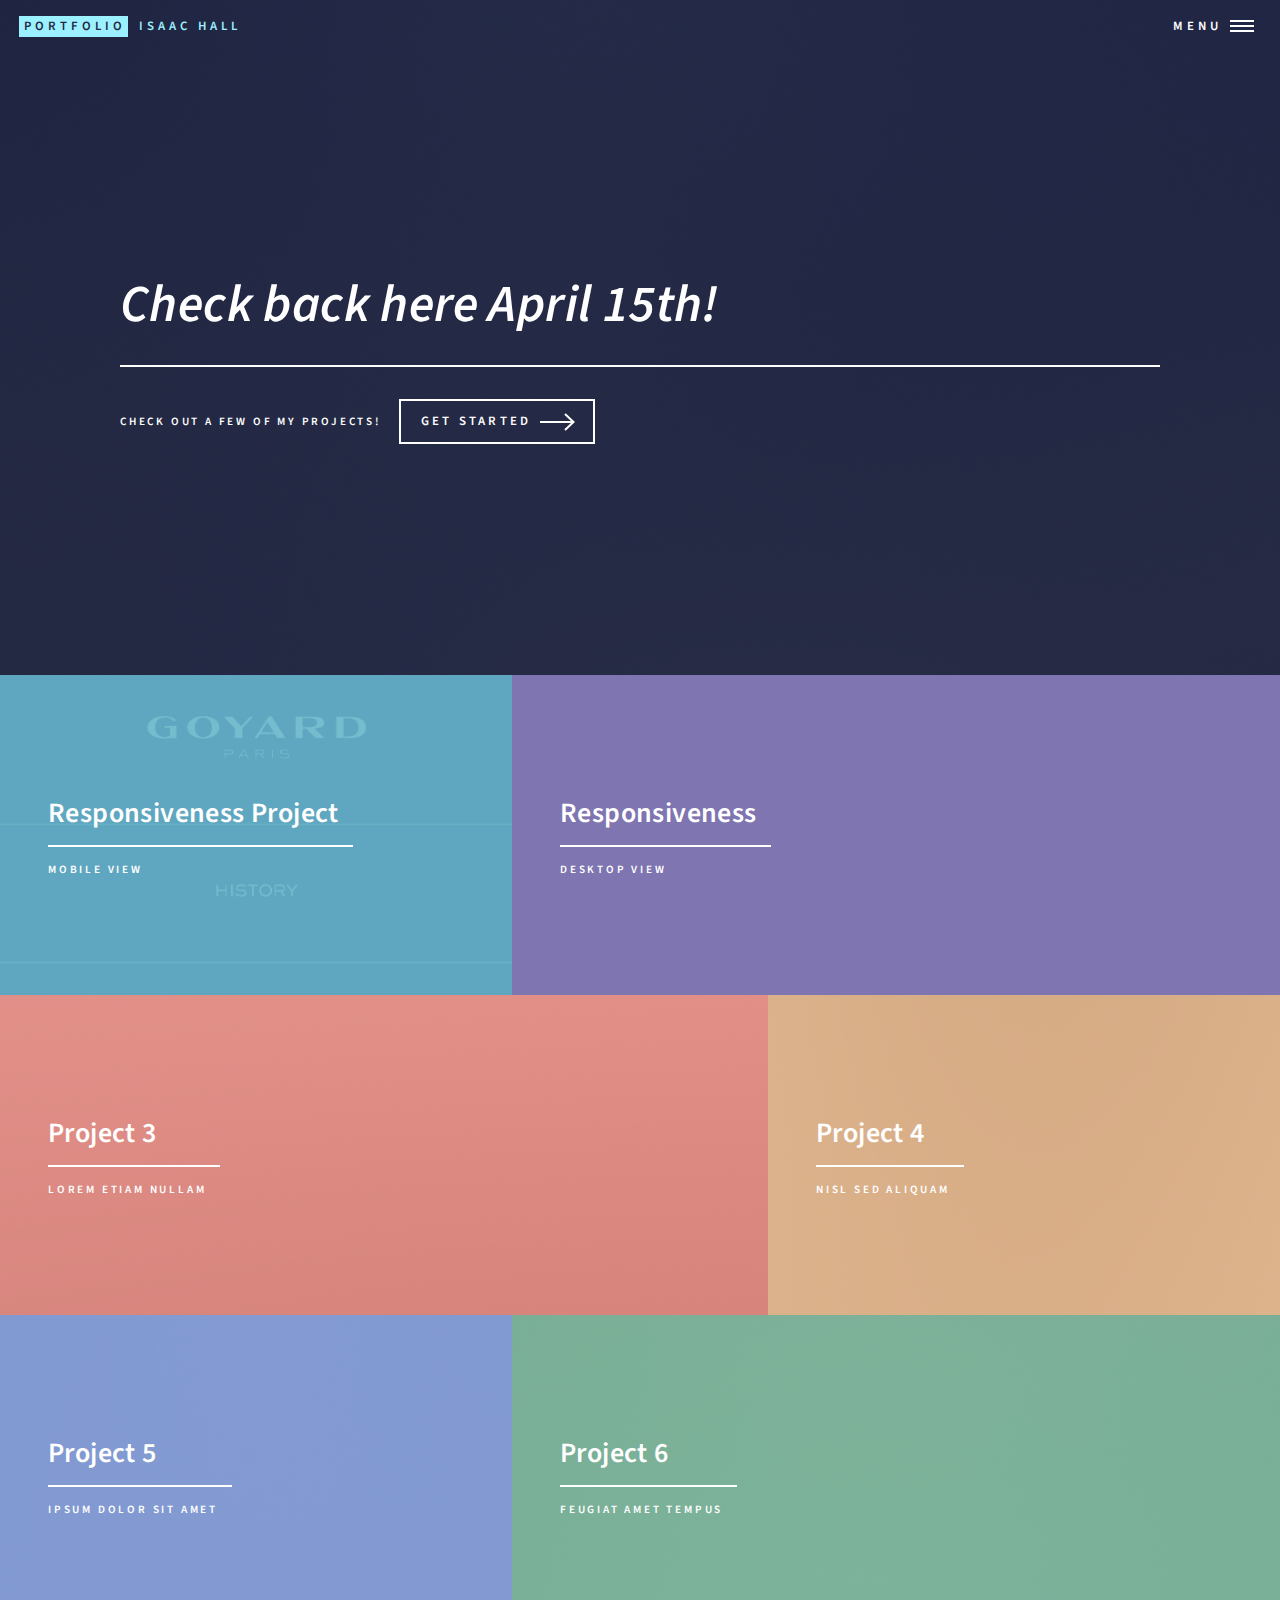
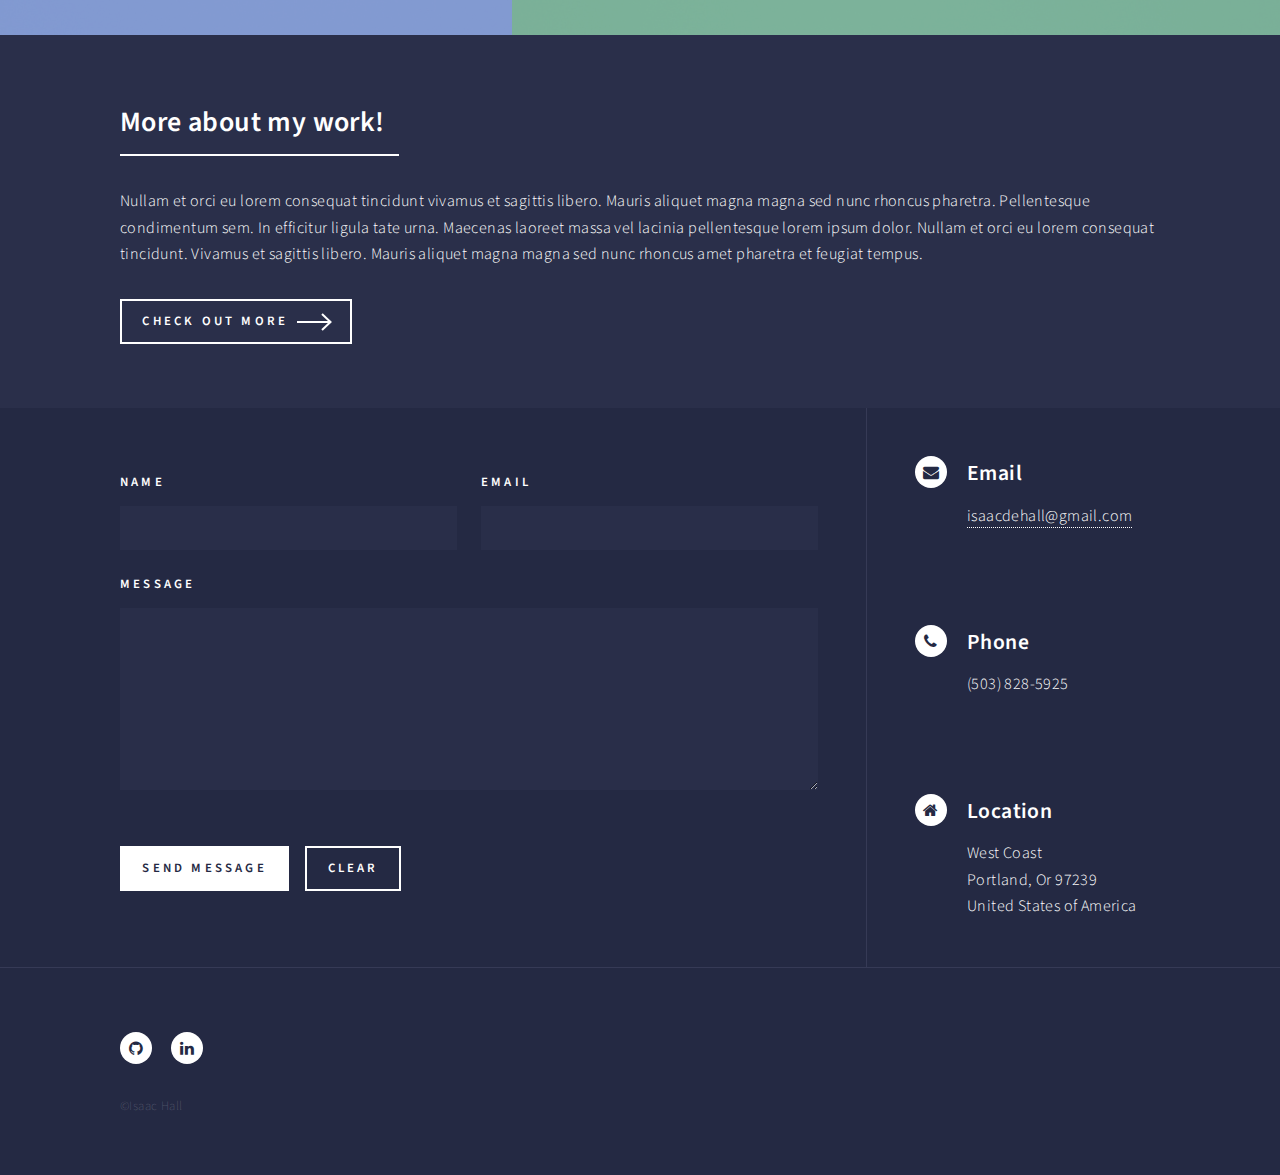
==== commit 841ae51a: "I have edited some text and readjusted then positioning of forms" ====
--- a/index.html
+++ b/index.html
@@ -25,8 +25,8 @@
 					<nav id="menu">
 						<ul class="links">
 							<li><a href="index.html">Home</a></li>
-							<li><a href="landing.html">Landing</a></li>
-							<li><a href="generic.html">Generic</a></li>
+							<li><a href="info.html">Project Information</a></li>
+							<li><a href="about-me.html">About Me</a></li>
 							<!-- <li><a href="elements.html">Elements</a></li> -->
 						</ul>
 						<ul class="actions stacked">
@@ -40,7 +40,7 @@
 						<div class="inner">
 							<header class="major">
 								<!-- <h1>Hi, my name is Isaac</h1> -->
-								<h1>This site is in construction</h1>
+								<h1><em>Check back here April 15th!</em></h1>
 							</header>
 							<div class="content">
 								<p>Check out a few of my projects!</p>
@@ -116,11 +116,11 @@
 							<section id="two">
 								<div class="inner">
 									<header class="major">
-										<h2>Massa libero</h2>
+										<h2>More about my work!</h2>
 									</header>
 									<p>Nullam et orci eu lorem consequat tincidunt vivamus et sagittis libero. Mauris aliquet magna magna sed nunc rhoncus pharetra. Pellentesque condimentum sem. In efficitur ligula tate urna. Maecenas laoreet massa vel lacinia pellentesque lorem ipsum dolor. Nullam et orci eu lorem consequat tincidunt. Vivamus et sagittis libero. Mauris aliquet magna magna sed nunc rhoncus amet pharetra et feugiat tempus.</p>
 									<ul class="actions">
-										<li><a href="landing.html" class="button next">Get Started</a></li>
+										<li><a href="landing.html" class="button next">CHECK OUT MORE</a></li>
 									</ul>
 								</div>
 							</section>
@@ -128,47 +128,50 @@
 					</div>
 
 				<!-- Contact -->
-					<section id="contact">
-						<div class="inner">
-							<!-- <section>
-								<form method="post" action="#">
-									<div class="fields">
-										<div class="field half">
-											<label for="name">Name</label>
-											<input type="text" name="name" id="name" />
-										</div>
-										<div class="field half">
-											<label for="email">Email</label>
-											<input type="text" name="email" id="email" />
-										</div>
-										<div class="field">
-											<label for="message">Message</label>
-											<textarea name="message" id="message" rows="6"></textarea>
-										</div>
-									</div>
-									<ul class="actions">
-										<li><input type="submit" value="Send Message" class="primary" /></li>
-										<li><input type="reset" value="Clear" /></li>
-									</ul>
-								</form>
-							</section> -->
+				<section id="contact">
+					<div class="inner">
+						<section>
+							<form method="post" action="POST" data-netlify="true">
+								<div class="fields">
+									<div class="field half">
+										<label for="name">Name</label>
+										<input type="text" name="name" id="name" />
+									</div>
+									<div class="field half">
+										<label for="email">Email</label>
+										<input type="text" name="email" id="email" />
+									</div>
+									<div class="field">
+										<label for="message">Message</label>
+										<textarea name="message" id="message" rows="6"></textarea>
+									</div>
+									<div class="field">
+										<div data-netlify-recaptcha="true"></div>
+									</div>
+								</div>
+								<ul class="actions">
+									<li><input type="submit" value="Send Message" class="primary" /></li>
+									<li><input type="reset" value="Clear" /></li>
+								</ul>
+							</form>
+						</section>
 							<section class="split">
 								<section>
-									<div class="contact-method leftMethod">
+									<div class="contact-method">
 										<span class="icon alt fa-envelope"></span>
 										<h3>Email</h3>
 										<a href="mailto:isaacdehall@gmail.com">isaacdehall@gmail.com</a>
 									</div>
 								</section>
 								<section>
-									<div class="contact-method midMethod">
+									<div class="contact-method">
 										<span class="icon alt fa-phone"></span>
 										<h3>Phone</h3>
 										<span>(503) 828-5925</span>
 									</div>
 								</section>
 								<section>
-									<div class="contact-method rightMethod">
+									<div class="contact-method">
 										<span class="icon alt fa-home"></span>
 										<h3>Location</h3>
 										<span>West Coast <br/>
--- a/assets/css/main.css
+++ b/assets/css/main.css
@@ -3611,7 +3611,7 @@
 
 			#contact > .inner > :nth-child(2n - 1) {
 				padding: 4em 3em 2em 0 ;
-				/* border-right: solid 1px rgba(212, 212, 255, 0.1); */
+				border-right: solid 1px rgba(212, 212, 255, 0.1);
 				width: 100%;
 			}
 
@@ -3637,7 +3637,7 @@
 						position: absolute;
 						top: 0;
 						/* width: calc(100vw + 3em); */
-						width:2500px;
+						/* width:2500px; */
 					}
 
 				#contact > .inner > .split > :first-child:before {
@@ -3925,20 +3925,22 @@
 			visibility: visible;
 		}
 
-
-.leftMethod{
-	margin-left: 25vh;
-
-}
-.midMethod {
-	margin-left: 50vh;
-}
-.rightMethod {
-  height: 250px;
-  margin: -20px 0px -100px 75vh;
-  /* text-align: right; */
-  /* display: flex; */
-  overflow: hidden;
-}
+/* @media screen and (min-width: 1280px) {
+
+	.leftMethod{
+		margin-left: 25vh;
+
+	}
+	.midMethod {
+		margin-left: 50vh;
+	}
+	.rightMethod {
+	  height: 250px;
+	  margin: -20px 0px -100px 75vh;
+	  overflow: hidden;
+	}
+} */
+/* text-align: right; */
+/* display: flex; */
 /* 2711 for image fill edits */
 /* 3621 width/rightBorder commented out */
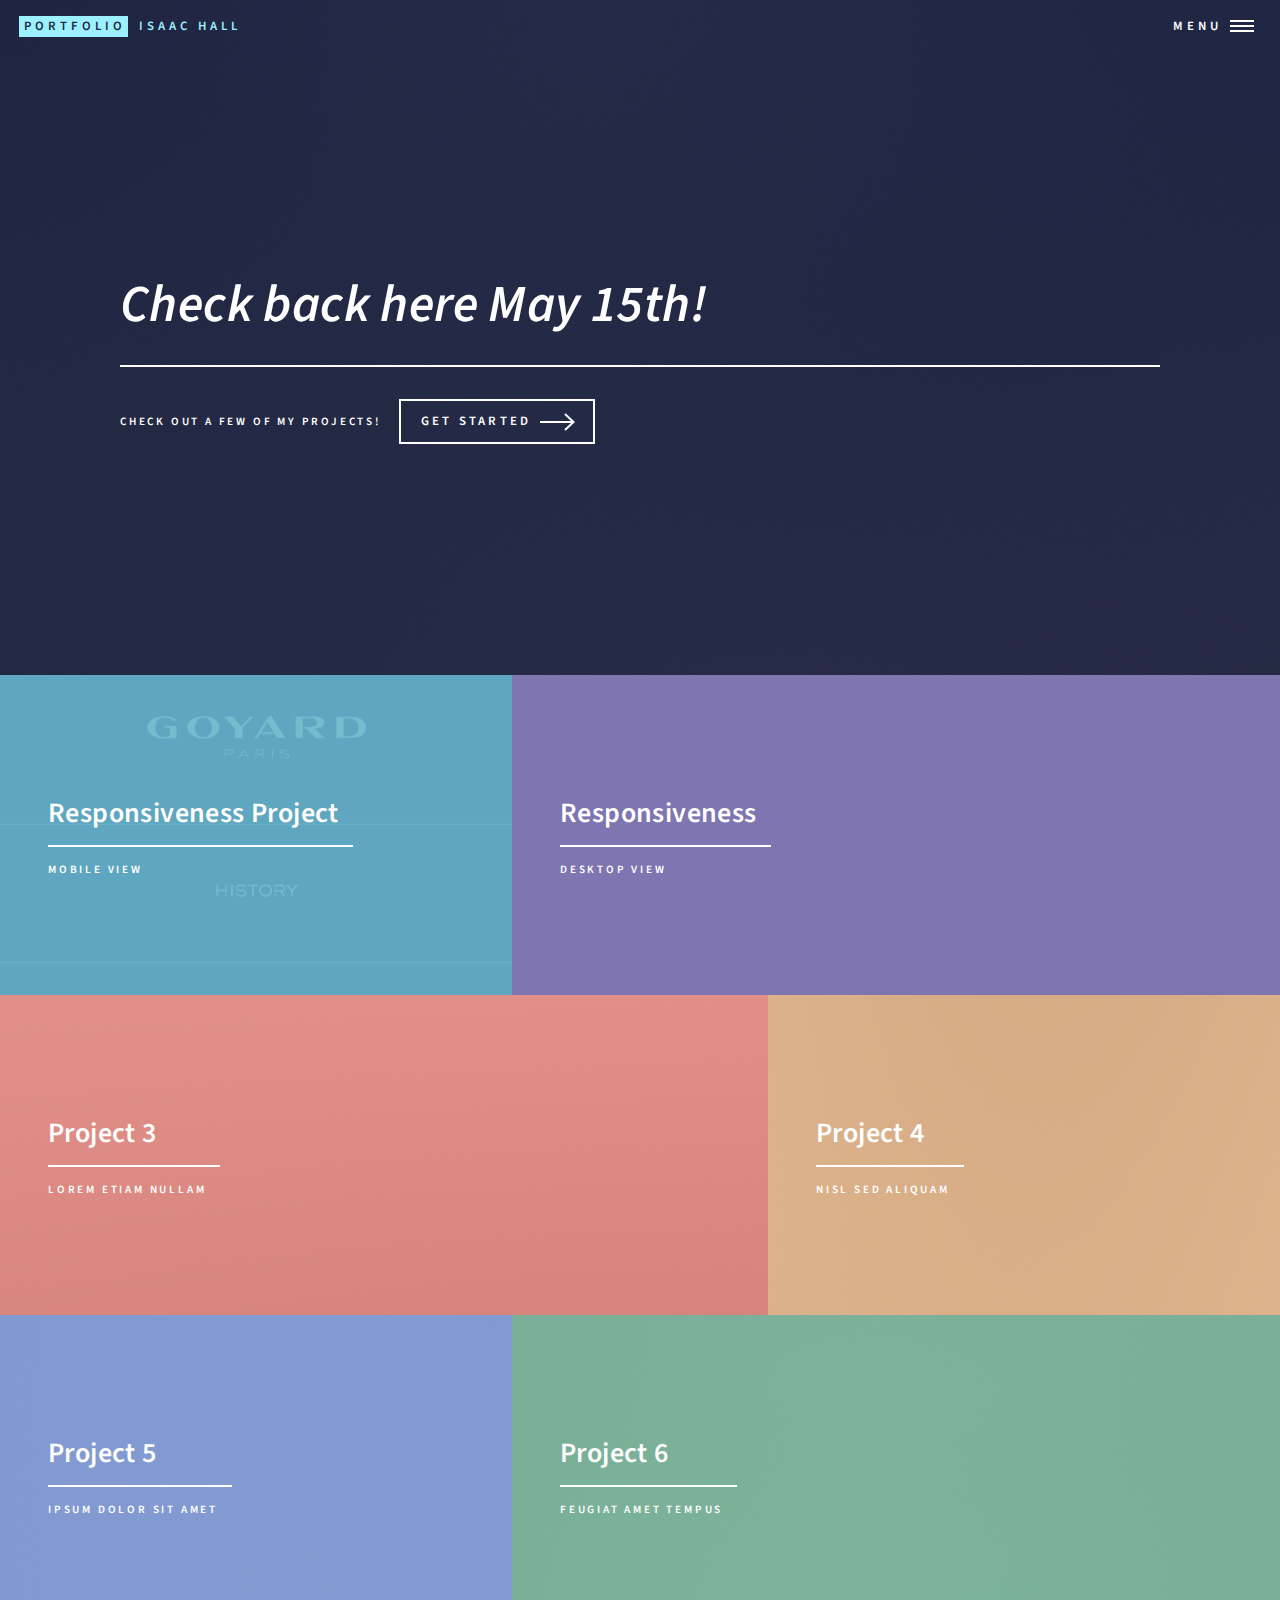
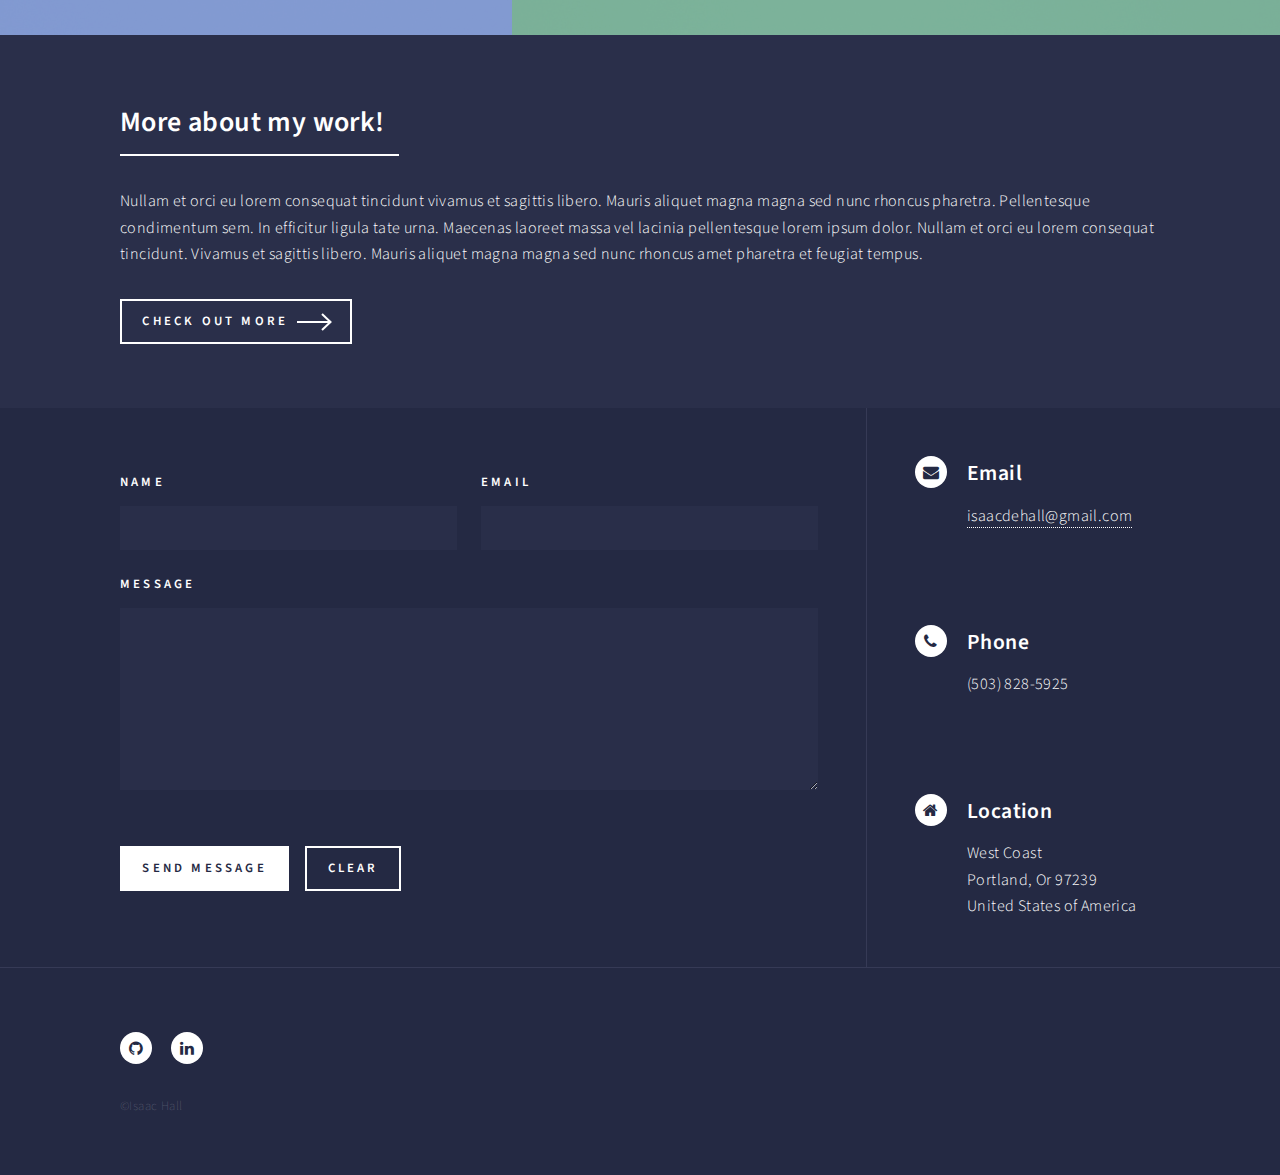
==== commit dd4f5884: "adjust time frame more realistically" ====
--- a/index.html
+++ b/index.html
@@ -30,8 +30,8 @@
 							<!-- <li><a href="elements.html">Elements</a></li> -->
 						</ul>
 						<ul class="actions stacked">
-							<li><a href="#" class="button primary fit">Get Started</a></li>
-							<li><a href="#" class="button fit">Log In</a></li>
+							<li><a href="#" class="button primary fit">PlaceHolder</a></li>
+							<li><a href="#" class="button fit">Anotha One</a></li>
 						</ul>
 					</nav>
 
@@ -40,7 +40,7 @@
 						<div class="inner">
 							<header class="major">
 								<!-- <h1>Hi, my name is Isaac</h1> -->
-								<h1><em>Check back here April 15th!</em></h1>
+								<h1><em>Check back here May 15th!</em></h1>
 							</header>
 							<div class="content">
 								<p>Check out a few of my projects!</p>
@@ -120,7 +120,7 @@
 									</header>
 									<p>Nullam et orci eu lorem consequat tincidunt vivamus et sagittis libero. Mauris aliquet magna magna sed nunc rhoncus pharetra. Pellentesque condimentum sem. In efficitur ligula tate urna. Maecenas laoreet massa vel lacinia pellentesque lorem ipsum dolor. Nullam et orci eu lorem consequat tincidunt. Vivamus et sagittis libero. Mauris aliquet magna magna sed nunc rhoncus amet pharetra et feugiat tempus.</p>
 									<ul class="actions">
-										<li><a href="landing.html" class="button next">CHECK OUT MORE</a></li>
+										<li><a href="info.html" class="button next">CHECK OUT MORE</a></li>
 									</ul>
 								</div>
 							</section>
